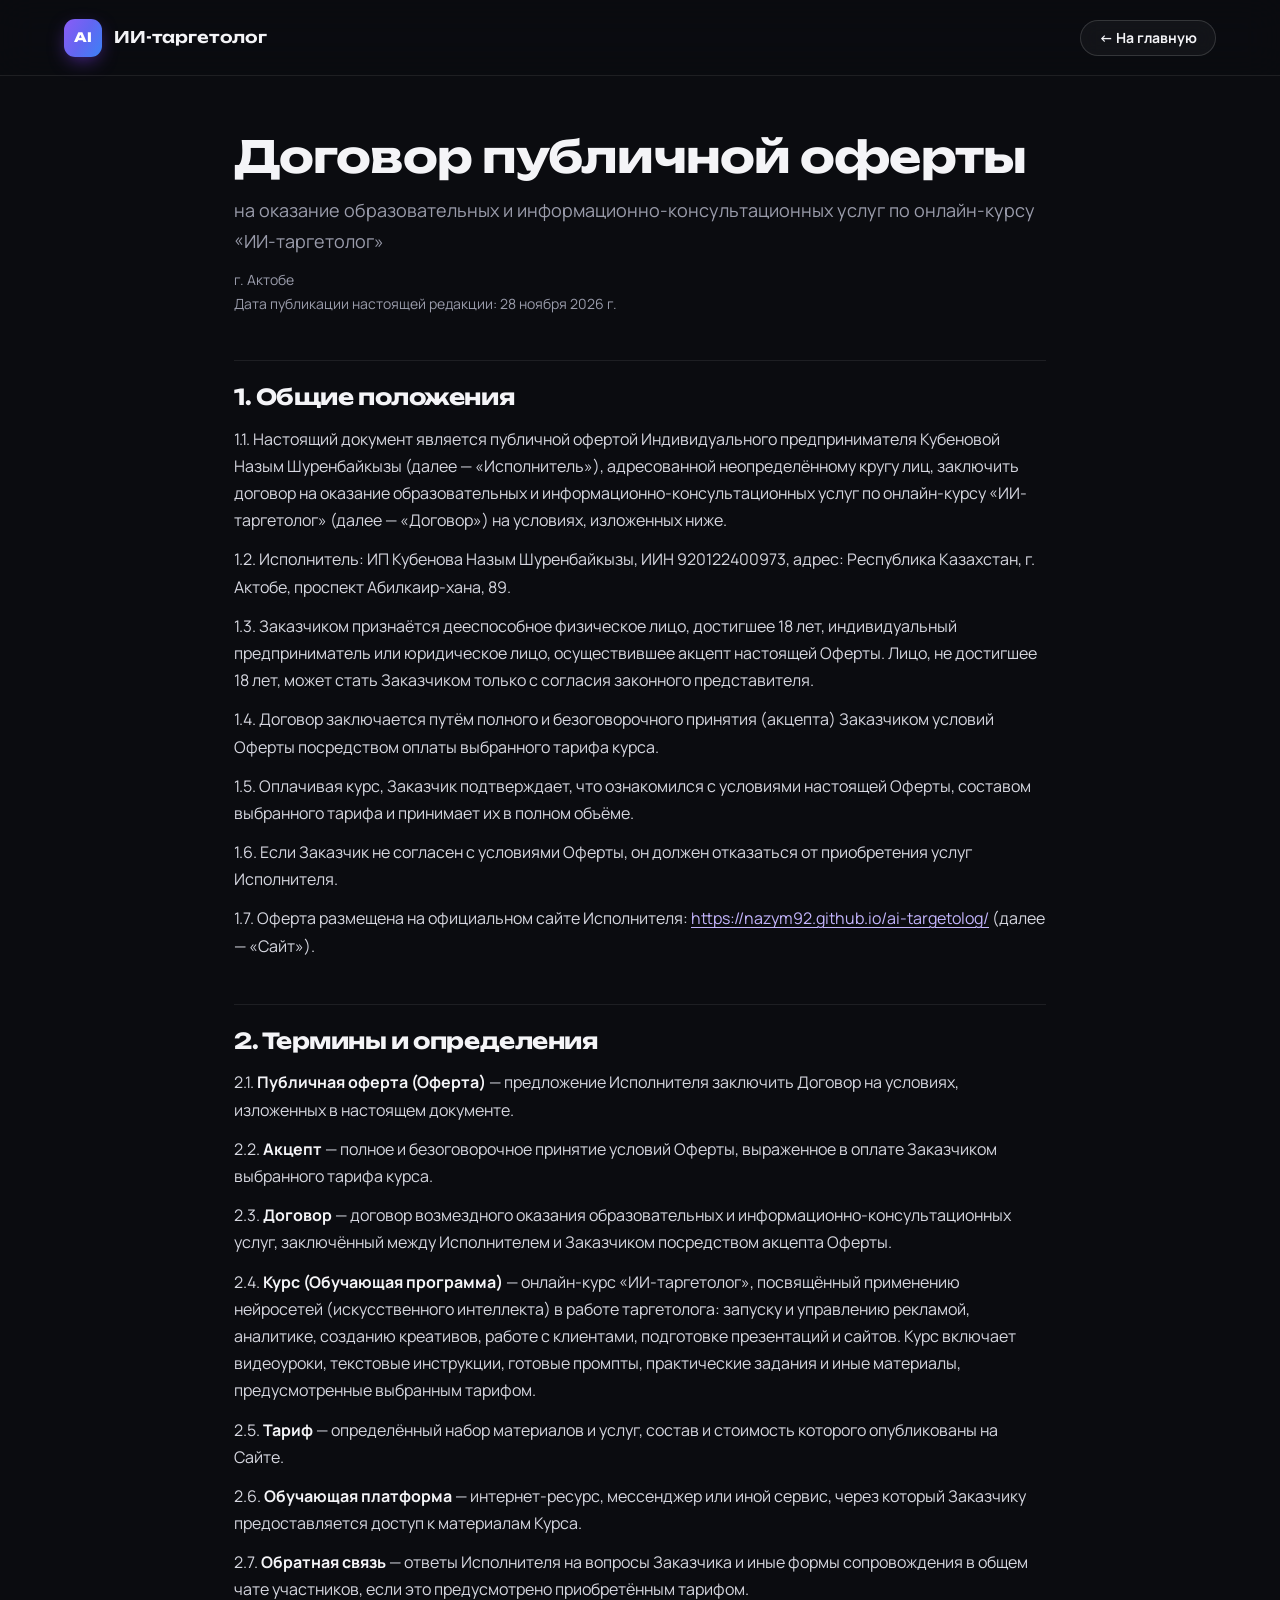
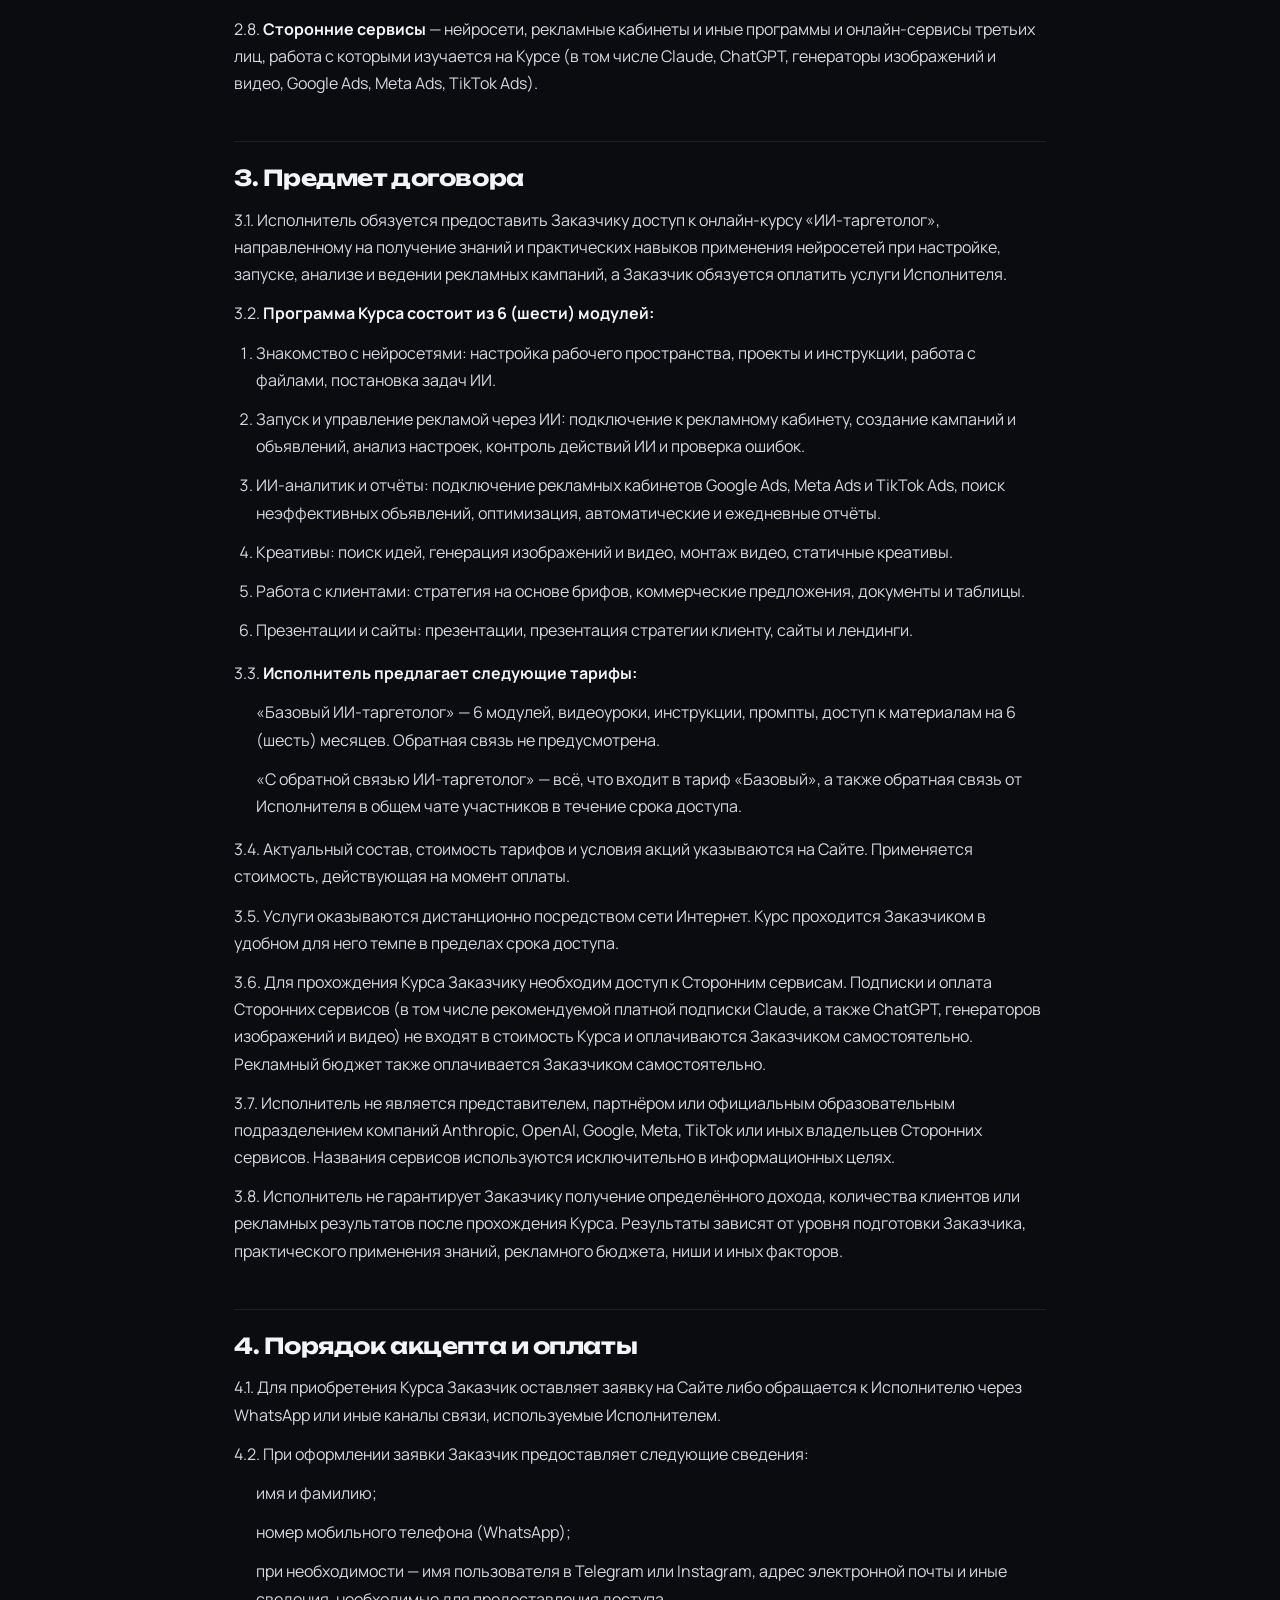
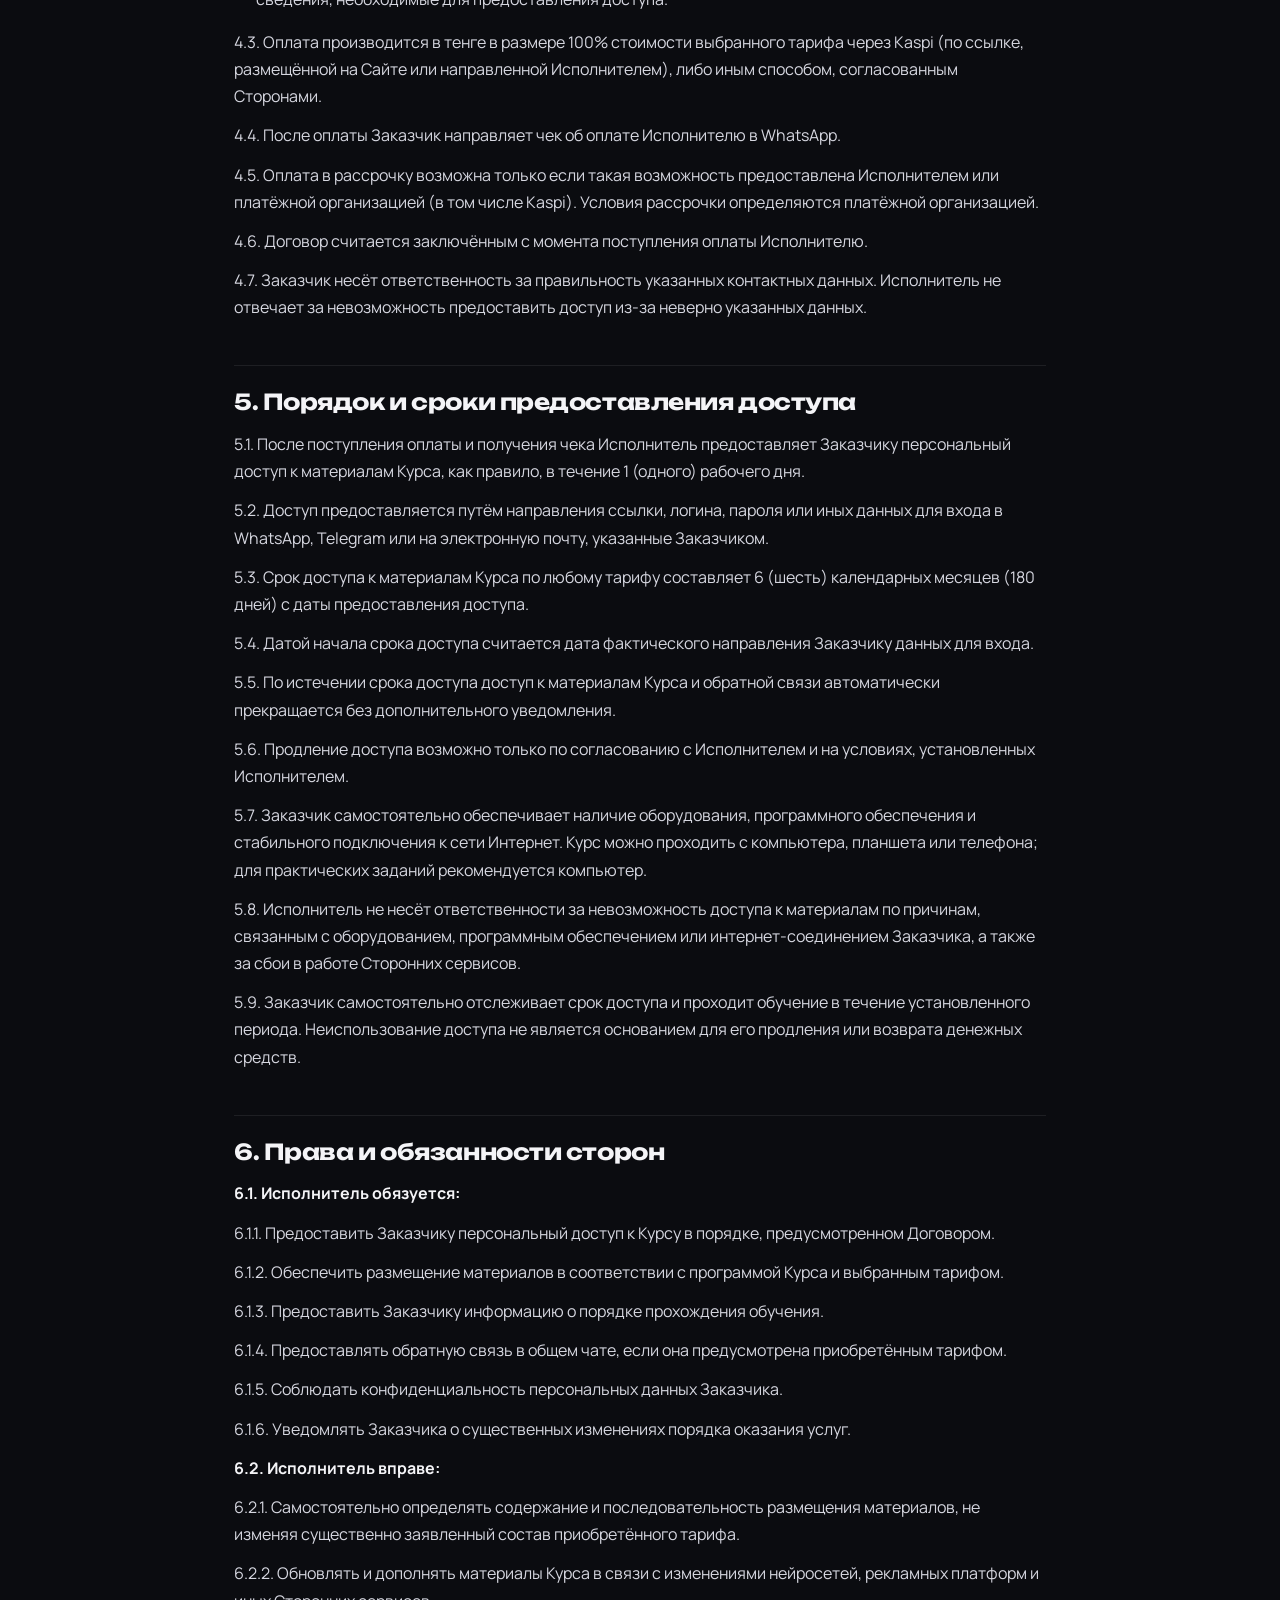
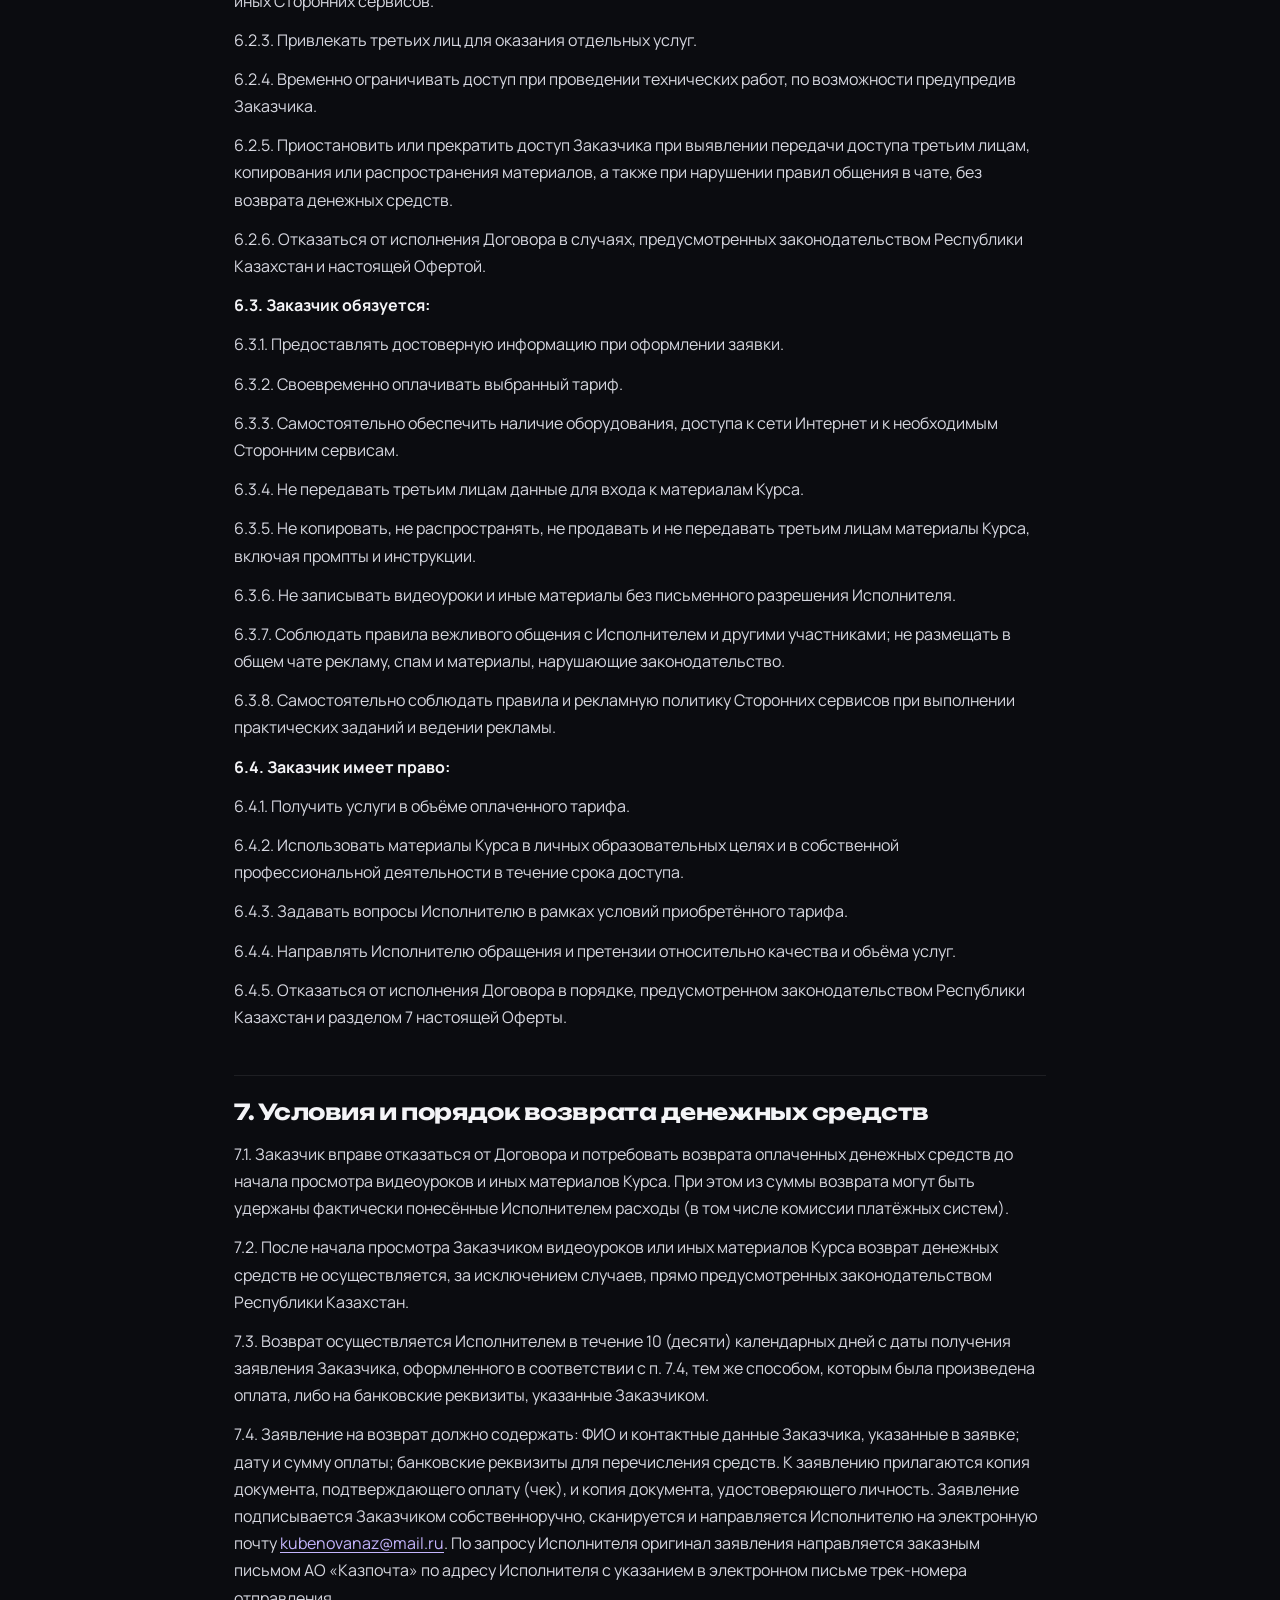
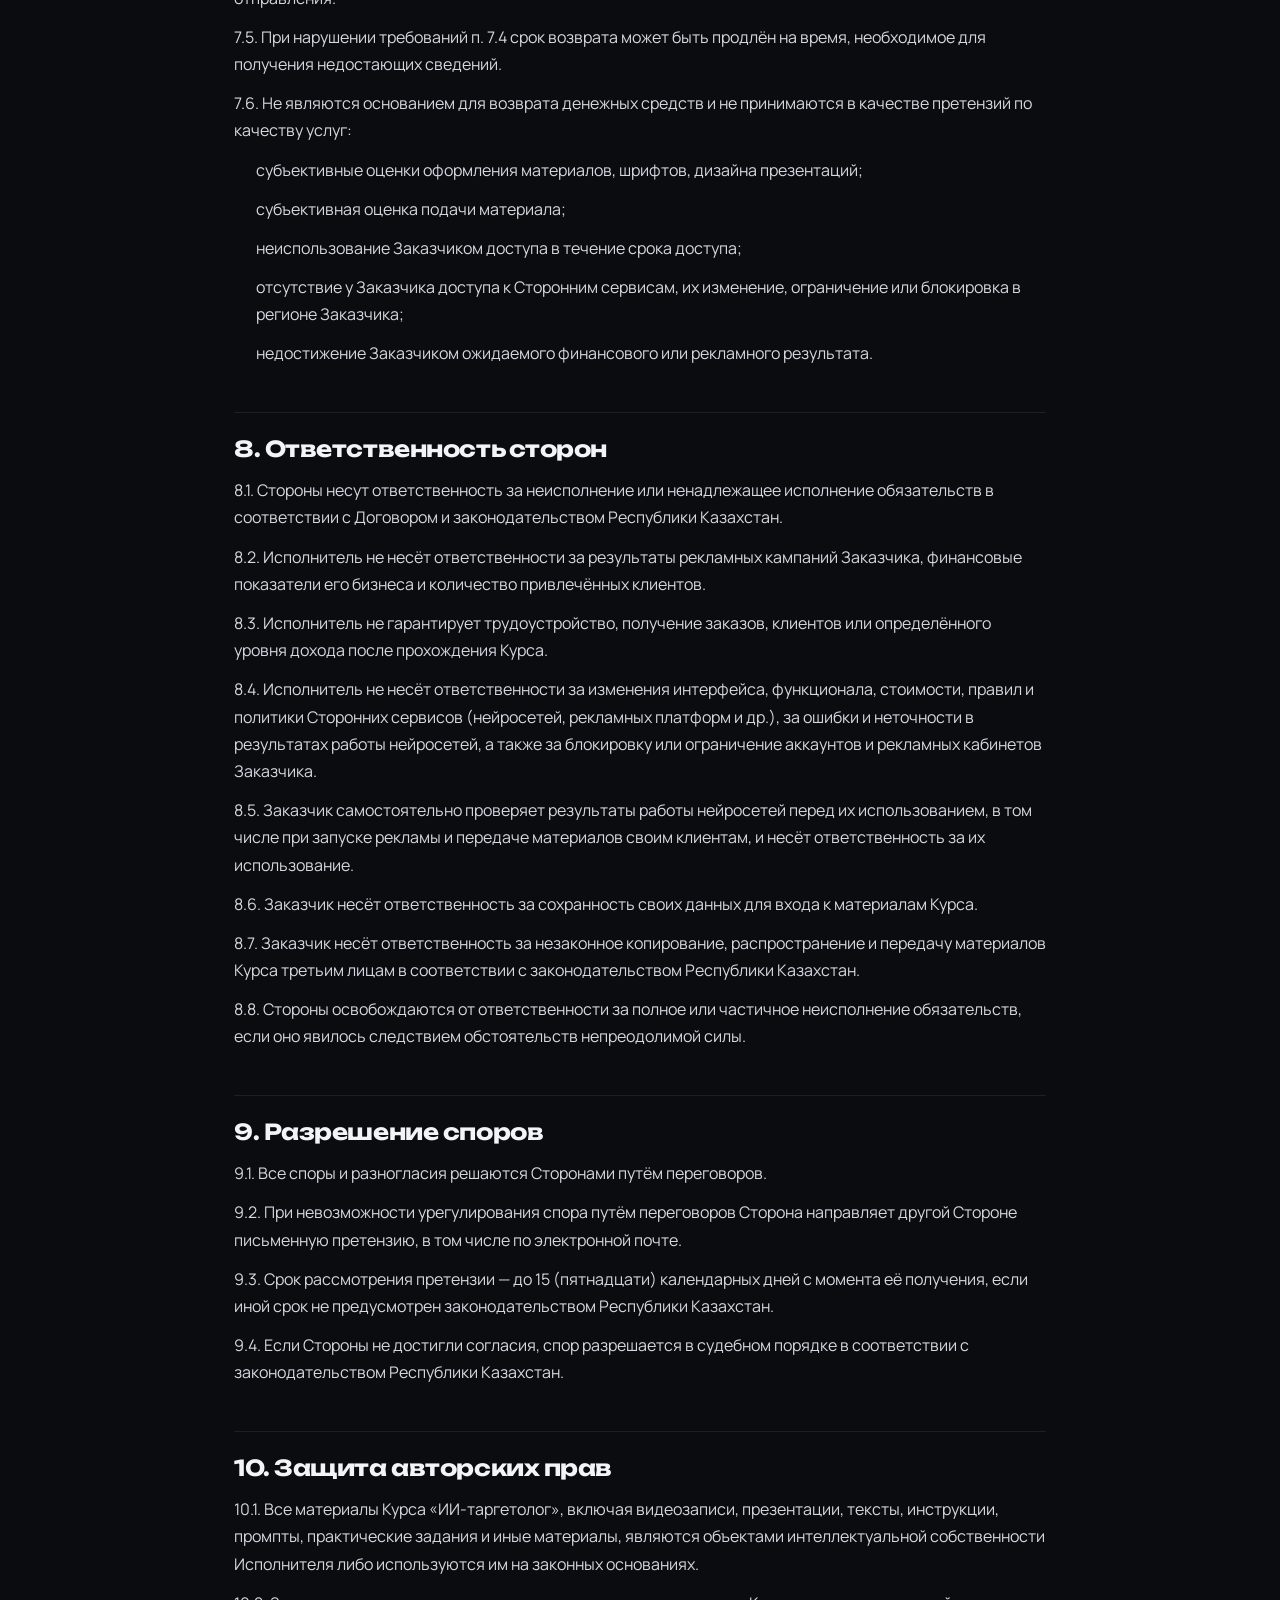
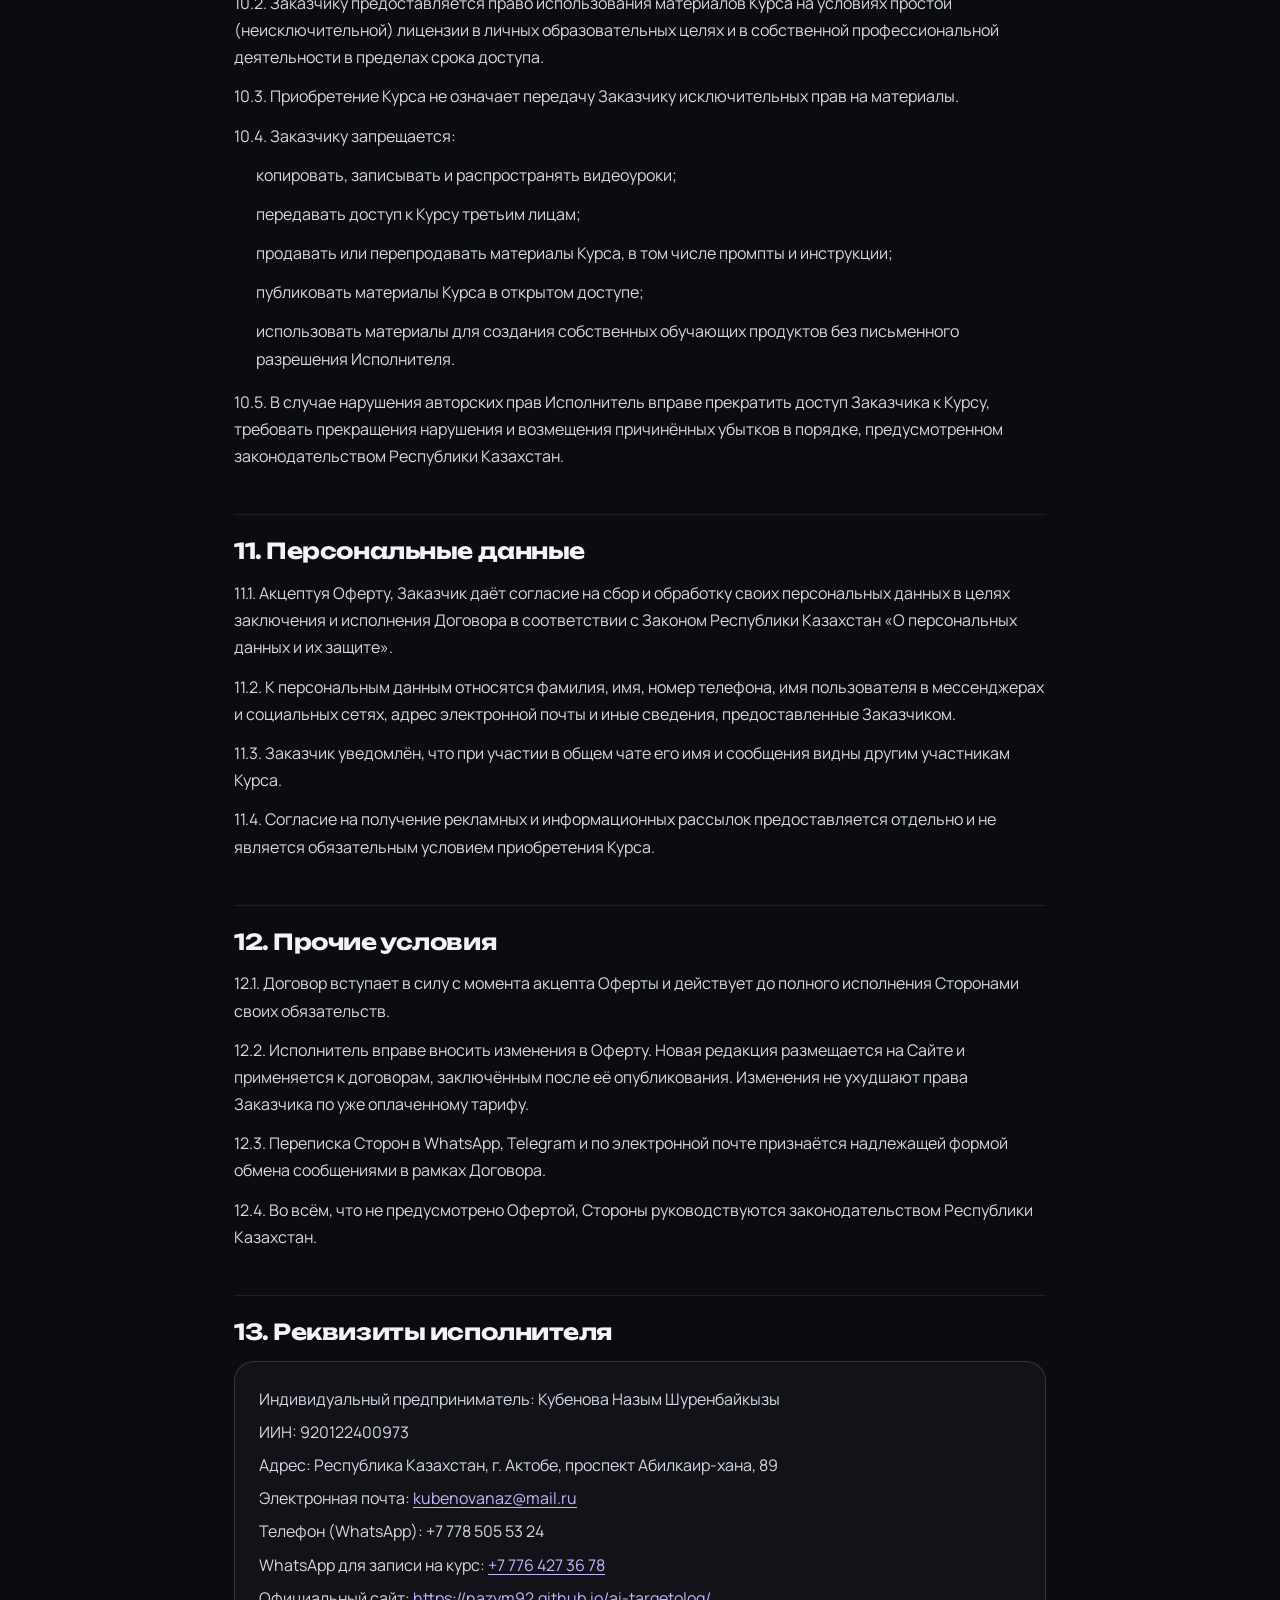
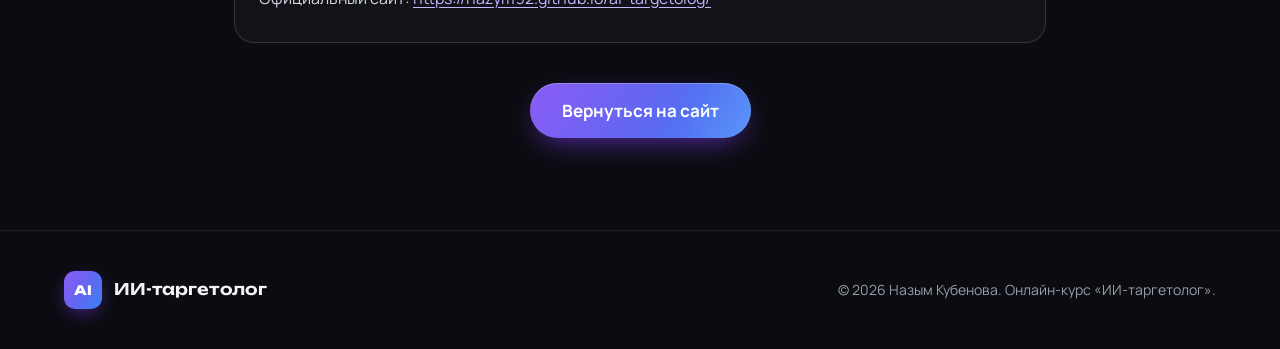
==== oferta.html @ 8c289865 "Договор публичной оферты и подписи у кнопок оплаты Co-Authored-By: Claude Opus 5.5 <noreply@anthropi" ====
<!DOCTYPE html>
<html lang="ru">
<head>
  <meta charset="UTF-8">
  <meta name="viewport" content="width=device-width, initial-scale=1, viewport-fit=cover">
  <title>Договор публичной оферты — онлайн-курс «ИИ-таргетолог»</title>
  <meta name="description" content="Договор публичной оферты на оказание образовательных и информационно-консультационных услуг по онлайн-курсу «ИИ-таргетолог».">
  <meta name="robots" content="index, follow">
  <meta name="theme-color" content="#0b0c10">
  <link rel="canonical" href="https://nazym92.github.io/ai-targetolog/oferta.html">
  <link rel="icon" href="images/favicon.svg" type="image/svg+xml">
  <link rel="preconnect" href="https://fonts.googleapis.com">
  <link rel="preconnect" href="https://fonts.gstatic.com" crossorigin>
  <link href="https://fonts.googleapis.com/css2?family=Manrope:wght@400;500;600;700;800&family=Unbounded:wght@500;600;700;800&display=swap" rel="stylesheet">
  <link rel="stylesheet" href="css/styles.css?v=28">
</head>
<body class="doc-page">

  <header class="header is-scrolled">
    <div class="container header__inner">
      <a href="./" class="logo">
        <span class="logo__mark">AI</span>
        <span class="logo__text">ИИ-таргетолог</span>
      </a>
      <a href="./" class="btn btn--ghost doc__back">← На главную</a>
    </div>
  </header>

  <!-- Текст договора. Чтобы поменять условия, правьте текст ниже. -->
  <main class="doc container container--narrow">
    <h1>Договор публичной оферты</h1>
    <p class="doc__subtitle">на оказание образовательных и информационно-консультационных услуг по онлайн-курсу «ИИ-таргетолог»</p>
    <p class="doc__meta">г. Актобе<br>Дата публикации настоящей редакции: 28 ноября 2026 г.</p>

    <h2>1. Общие положения</h2>
    <p>1.1. Настоящий документ является публичной офертой Индивидуального предпринимателя Кубеновой Назым Шуренбайкызы (далее — «Исполнитель»), адресованной неопределённому кругу лиц, заключить договор на оказание образовательных и информационно-консультационных услуг по онлайн-курсу «ИИ-таргетолог» (далее — «Договор») на условиях, изложенных ниже.</p>
    <p>1.2. Исполнитель: ИП Кубенова Назым Шуренбайкызы, ИИН 920122400973, адрес: Республика Казахстан, г. Актобе, проспект Абилкаир-хана, 89.</p>
    <p>1.3. Заказчиком признаётся дееспособное физическое лицо, достигшее 18 лет, индивидуальный предприниматель или юридическое лицо, осуществившее акцепт настоящей Оферты. Лицо, не достигшее 18 лет, может стать Заказчиком только с согласия законного представителя.</p>
    <p>1.4. Договор заключается путём полного и безоговорочного принятия (акцепта) Заказчиком условий Оферты посредством оплаты выбранного тарифа курса.</p>
    <p>1.5. Оплачивая курс, Заказчик подтверждает, что ознакомился с условиями настоящей Оферты, составом выбранного тарифа и принимает их в полном объёме.</p>
    <p>1.6. Если Заказчик не согласен с условиями Оферты, он должен отказаться от приобретения услуг Исполнителя.</p>
    <p>1.7. Оферта размещена на официальном сайте Исполнителя: <a href="https://nazym92.github.io/ai-targetolog/">https://nazym92.github.io/ai-targetolog/</a> (далее — «Сайт»).</p>

    <h2>2. Термины и определения</h2>
    <p>2.1. <strong>Публичная оферта (Оферта)</strong> — предложение Исполнителя заключить Договор на условиях, изложенных в настоящем документе.</p>
    <p>2.2. <strong>Акцепт</strong> — полное и безоговорочное принятие условий Оферты, выраженное в оплате Заказчиком выбранного тарифа курса.</p>
    <p>2.3. <strong>Договор</strong> — договор возмездного оказания образовательных и информационно-консультационных услуг, заключённый между Исполнителем и Заказчиком посредством акцепта Оферты.</p>
    <p>2.4. <strong>Курс (Обучающая программа)</strong> — онлайн-курс «ИИ-таргетолог», посвящённый применению нейросетей (искусственного интеллекта) в работе таргетолога: запуску и управлению рекламой, аналитике, созданию креативов, работе с клиентами, подготовке презентаций и сайтов. Курс включает видеоуроки, текстовые инструкции, готовые промпты, практические задания и иные материалы, предусмотренные выбранным тарифом.</p>
    <p>2.5. <strong>Тариф</strong> — определённый набор материалов и услуг, состав и стоимость которого опубликованы на Сайте.</p>
    <p>2.6. <strong>Обучающая платформа</strong> — интернет-ресурс, мессенджер или иной сервис, через который Заказчику предоставляется доступ к материалам Курса.</p>
    <p>2.7. <strong>Обратная связь</strong> — ответы Исполнителя на вопросы Заказчика и иные формы сопровождения в общем чате участников, если это предусмотрено приобретённым тарифом.</p>
    <p>2.8. <strong>Сторонние сервисы</strong> — нейросети, рекламные кабинеты и иные программы и онлайн-сервисы третьих лиц, работа с которыми изучается на Курсе (в том числе Claude, ChatGPT, генераторы изображений и видео, Google Ads, Meta Ads, TikTok Ads).</p>

    <h2>3. Предмет договора</h2>
    <p>3.1. Исполнитель обязуется предоставить Заказчику доступ к онлайн-курсу «ИИ-таргетолог», направленному на получение знаний и практических навыков применения нейросетей при настройке, запуске, анализе и ведении рекламных кампаний, а Заказчик обязуется оплатить услуги Исполнителя.</p>
    <p>3.2. <strong>Программа Курса состоит из 6 (шести) модулей:</strong></p>
    <ol>
      <li>Знакомство с нейросетями: настройка рабочего пространства, проекты и инструкции, работа с файлами, постановка задач ИИ.</li>
      <li>Запуск и управление рекламой через ИИ: подключение к рекламному кабинету, создание кампаний и объявлений, анализ настроек, контроль действий ИИ и проверка ошибок.</li>
      <li>ИИ-аналитик и отчёты: подключение рекламных кабинетов Google Ads, Meta Ads и TikTok Ads, поиск неэффективных объявлений, оптимизация, автоматические и ежедневные отчёты.</li>
      <li>Креативы: поиск идей, генерация изображений и видео, монтаж видео, статичные креативы.</li>
      <li>Работа с клиентами: стратегия на основе брифов, коммерческие предложения, документы и таблицы.</li>
      <li>Презентации и сайты: презентации, презентация стратегии клиенту, сайты и лендинги.</li>
    </ol>
    <p>3.3. <strong>Исполнитель предлагает следующие тарифы:</strong></p>
    <ul>
      <li>«Базовый ИИ-таргетолог» — 6 модулей, видеоуроки, инструкции, промпты, доступ к материалам на 6 (шесть) месяцев. Обратная связь не предусмотрена.</li>
      <li>«С обратной связью ИИ-таргетолог» — всё, что входит в тариф «Базовый», а также обратная связь от Исполнителя в общем чате участников в течение срока доступа.</li>
    </ul>
    <p>3.4. Актуальный состав, стоимость тарифов и условия акций указываются на Сайте. Применяется стоимость, действующая на момент оплаты.</p>
    <p>3.5. Услуги оказываются дистанционно посредством сети Интернет. Курс проходится Заказчиком в удобном для него темпе в пределах срока доступа.</p>
    <p>3.6. Для прохождения Курса Заказчику необходим доступ к Сторонним сервисам. Подписки и оплата Сторонних сервисов (в том числе рекомендуемой платной подписки Claude, а также ChatGPT, генераторов изображений и видео) не входят в стоимость Курса и оплачиваются Заказчиком самостоятельно. Рекламный бюджет также оплачивается Заказчиком самостоятельно.</p>
    <p>3.7. Исполнитель не является представителем, партнёром или официальным образовательным подразделением компаний Anthropic, OpenAI, Google, Meta, TikTok или иных владельцев Сторонних сервисов. Названия сервисов используются исключительно в информационных целях.</p>
    <p>3.8. Исполнитель не гарантирует Заказчику получение определённого дохода, количества клиентов или рекламных результатов после прохождения Курса. Результаты зависят от уровня подготовки Заказчика, практического применения знаний, рекламного бюджета, ниши и иных факторов.</p>

    <h2>4. Порядок акцепта и оплаты</h2>
    <p>4.1. Для приобретения Курса Заказчик оставляет заявку на Сайте либо обращается к Исполнителю через WhatsApp или иные каналы связи, используемые Исполнителем.</p>
    <p>4.2. При оформлении заявки Заказчик предоставляет следующие сведения:</p>
    <ul>
      <li>имя и фамилию;</li>
      <li>номер мобильного телефона (WhatsApp);</li>
      <li>при необходимости — имя пользователя в Telegram или Instagram, адрес электронной почты и иные сведения, необходимые для предоставления доступа.</li>
    </ul>
    <p>4.3. Оплата производится в тенге в размере 100% стоимости выбранного тарифа через Kaspi (по ссылке, размещённой на Сайте или направленной Исполнителем), либо иным способом, согласованным Сторонами.</p>
    <p>4.4. После оплаты Заказчик направляет чек об оплате Исполнителю в WhatsApp.</p>
    <p>4.5. Оплата в рассрочку возможна только если такая возможность предоставлена Исполнителем или платёжной организацией (в том числе Kaspi). Условия рассрочки определяются платёжной организацией.</p>
    <p>4.6. Договор считается заключённым с момента поступления оплаты Исполнителю.</p>
    <p>4.7. Заказчик несёт ответственность за правильность указанных контактных данных. Исполнитель не отвечает за невозможность предоставить доступ из-за неверно указанных данных.</p>

    <h2>5. Порядок и сроки предоставления доступа</h2>
    <p>5.1. После поступления оплаты и получения чека Исполнитель предоставляет Заказчику персональный доступ к материалам Курса, как правило, в течение 1 (одного) рабочего дня.</p>
    <p>5.2. Доступ предоставляется путём направления ссылки, логина, пароля или иных данных для входа в WhatsApp, Telegram или на электронную почту, указанные Заказчиком.</p>
    <p>5.3. Срок доступа к материалам Курса по любому тарифу составляет 6 (шесть) календарных месяцев (180 дней) с даты предоставления доступа.</p>
    <p>5.4. Датой начала срока доступа считается дата фактического направления Заказчику данных для входа.</p>
    <p>5.5. По истечении срока доступа доступ к материалам Курса и обратной связи автоматически прекращается без дополнительного уведомления.</p>
    <p>5.6. Продление доступа возможно только по согласованию с Исполнителем и на условиях, установленных Исполнителем.</p>
    <p>5.7. Заказчик самостоятельно обеспечивает наличие оборудования, программного обеспечения и стабильного подключения к сети Интернет. Курс можно проходить с компьютера, планшета или телефона; для практических заданий рекомендуется компьютер.</p>
    <p>5.8. Исполнитель не несёт ответственности за невозможность доступа к материалам по причинам, связанным с оборудованием, программным обеспечением или интернет-соединением Заказчика, а также за сбои в работе Сторонних сервисов.</p>
    <p>5.9. Заказчик самостоятельно отслеживает срок доступа и проходит обучение в течение установленного периода. Неиспользование доступа не является основанием для его продления или возврата денежных средств.</p>

    <h2>6. Права и обязанности сторон</h2>
    <p><strong>6.1. Исполнитель обязуется:</strong></p>
    <p>6.1.1. Предоставить Заказчику персональный доступ к Курсу в порядке, предусмотренном Договором.</p>
    <p>6.1.2. Обеспечить размещение материалов в соответствии с программой Курса и выбранным тарифом.</p>
    <p>6.1.3. Предоставить Заказчику информацию о порядке прохождения обучения.</p>
    <p>6.1.4. Предоставлять обратную связь в общем чате, если она предусмотрена приобретённым тарифом.</p>
    <p>6.1.5. Соблюдать конфиденциальность персональных данных Заказчика.</p>
    <p>6.1.6. Уведомлять Заказчика о существенных изменениях порядка оказания услуг.</p>
    <p><strong>6.2. Исполнитель вправе:</strong></p>
    <p>6.2.1. Самостоятельно определять содержание и последовательность размещения материалов, не изменяя существенно заявленный состав приобретённого тарифа.</p>
    <p>6.2.2. Обновлять и дополнять материалы Курса в связи с изменениями нейросетей, рекламных платформ и иных Сторонних сервисов.</p>
    <p>6.2.3. Привлекать третьих лиц для оказания отдельных услуг.</p>
    <p>6.2.4. Временно ограничивать доступ при проведении технических работ, по возможности предупредив Заказчика.</p>
    <p>6.2.5. Приостановить или прекратить доступ Заказчика при выявлении передачи доступа третьим лицам, копирования или распространения материалов, а также при нарушении правил общения в чате, без возврата денежных средств.</p>
    <p>6.2.6. Отказаться от исполнения Договора в случаях, предусмотренных законодательством Республики Казахстан и настоящей Офертой.</p>
    <p><strong>6.3. Заказчик обязуется:</strong></p>
    <p>6.3.1. Предоставлять достоверную информацию при оформлении заявки.</p>
    <p>6.3.2. Своевременно оплачивать выбранный тариф.</p>
    <p>6.3.3. Самостоятельно обеспечить наличие оборудования, доступа к сети Интернет и к необходимым Сторонним сервисам.</p>
    <p>6.3.4. Не передавать третьим лицам данные для входа к материалам Курса.</p>
    <p>6.3.5. Не копировать, не распространять, не продавать и не передавать третьим лицам материалы Курса, включая промпты и инструкции.</p>
    <p>6.3.6. Не записывать видеоуроки и иные материалы без письменного разрешения Исполнителя.</p>
    <p>6.3.7. Соблюдать правила вежливого общения с Исполнителем и другими участниками; не размещать в общем чате рекламу, спам и материалы, нарушающие законодательство.</p>
    <p>6.3.8. Самостоятельно соблюдать правила и рекламную политику Сторонних сервисов при выполнении практических заданий и ведении рекламы.</p>
    <p><strong>6.4. Заказчик имеет право:</strong></p>
    <p>6.4.1. Получить услуги в объёме оплаченного тарифа.</p>
    <p>6.4.2. Использовать материалы Курса в личных образовательных целях и в собственной профессиональной деятельности в течение срока доступа.</p>
    <p>6.4.3. Задавать вопросы Исполнителю в рамках условий приобретённого тарифа.</p>
    <p>6.4.4. Направлять Исполнителю обращения и претензии относительно качества и объёма услуг.</p>
    <p>6.4.5. Отказаться от исполнения Договора в порядке, предусмотренном законодательством Республики Казахстан и разделом 7 настоящей Оферты.</p>

    <h2>7. Условия и порядок возврата денежных средств</h2>
    <p>7.1. Заказчик вправе отказаться от Договора и потребовать возврата оплаченных денежных средств до начала просмотра видеоуроков и иных материалов Курса. При этом из суммы возврата могут быть удержаны фактически понесённые Исполнителем расходы (в том числе комиссии платёжных систем).</p>
    <p>7.2. После начала просмотра Заказчиком видеоуроков или иных материалов Курса возврат денежных средств не осуществляется, за исключением случаев, прямо предусмотренных законодательством Республики Казахстан.</p>
    <p>7.3. Возврат осуществляется Исполнителем в течение 10 (десяти) календарных дней с даты получения заявления Заказчика, оформленного в соответствии с п. 7.4, тем же способом, которым была произведена оплата, либо на банковские реквизиты, указанные Заказчиком.</p>
    <p>7.4. Заявление на возврат должно содержать: ФИО и контактные данные Заказчика, указанные в заявке; дату и сумму оплаты; банковские реквизиты для перечисления средств. К заявлению прилагаются копия документа, подтверждающего оплату (чек), и копия документа, удостоверяющего личность. Заявление подписывается Заказчиком собственноручно, сканируется и направляется Исполнителю на электронную почту <a href="mailto:kubenovanaz@mail.ru">kubenovanaz@mail.ru</a>. По запросу Исполнителя оригинал заявления направляется заказным письмом АО «Казпочта» по адресу Исполнителя с указанием в электронном письме трек-номера отправления.</p>
    <p>7.5. При нарушении требований п. 7.4 срок возврата может быть продлён на время, необходимое для получения недостающих сведений.</p>
    <p>7.6. Не являются основанием для возврата денежных средств и не принимаются в качестве претензий по качеству услуг:</p>
    <ul>
      <li>субъективные оценки оформления материалов, шрифтов, дизайна презентаций;</li>
      <li>субъективная оценка подачи материала;</li>
      <li>неиспользование Заказчиком доступа в течение срока доступа;</li>
      <li>отсутствие у Заказчика доступа к Сторонним сервисам, их изменение, ограничение или блокировка в регионе Заказчика;</li>
      <li>недостижение Заказчиком ожидаемого финансового или рекламного результата.</li>
    </ul>

    <h2>8. Ответственность сторон</h2>
    <p>8.1. Стороны несут ответственность за неисполнение или ненадлежащее исполнение обязательств в соответствии с Договором и законодательством Республики Казахстан.</p>
    <p>8.2. Исполнитель не несёт ответственности за результаты рекламных кампаний Заказчика, финансовые показатели его бизнеса и количество привлечённых клиентов.</p>
    <p>8.3. Исполнитель не гарантирует трудоустройство, получение заказов, клиентов или определённого уровня дохода после прохождения Курса.</p>
    <p>8.4. Исполнитель не несёт ответственности за изменения интерфейса, функционала, стоимости, правил и политики Сторонних сервисов (нейросетей, рекламных платформ и др.), за ошибки и неточности в результатах работы нейросетей, а также за блокировку или ограничение аккаунтов и рекламных кабинетов Заказчика.</p>
    <p>8.5. Заказчик самостоятельно проверяет результаты работы нейросетей перед их использованием, в том числе при запуске рекламы и передаче материалов своим клиентам, и несёт ответственность за их использование.</p>
    <p>8.6. Заказчик несёт ответственность за сохранность своих данных для входа к материалам Курса.</p>
    <p>8.7. Заказчик несёт ответственность за незаконное копирование, распространение и передачу материалов Курса третьим лицам в соответствии с законодательством Республики Казахстан.</p>
    <p>8.8. Стороны освобождаются от ответственности за полное или частичное неисполнение обязательств, если оно явилось следствием обстоятельств непреодолимой силы.</p>

    <h2>9. Разрешение споров</h2>
    <p>9.1. Все споры и разногласия решаются Сторонами путём переговоров.</p>
    <p>9.2. При невозможности урегулирования спора путём переговоров Сторона направляет другой Стороне письменную претензию, в том числе по электронной почте.</p>
    <p>9.3. Срок рассмотрения претензии — до 15 (пятнадцати) календарных дней с момента её получения, если иной срок не предусмотрен законодательством Республики Казахстан.</p>
    <p>9.4. Если Стороны не достигли согласия, спор разрешается в судебном порядке в соответствии с законодательством Республики Казахстан.</p>

    <h2>10. Защита авторских прав</h2>
    <p>10.1. Все материалы Курса «ИИ-таргетолог», включая видеозаписи, презентации, тексты, инструкции, промпты, практические задания и иные материалы, являются объектами интеллектуальной собственности Исполнителя либо используются им на законных основаниях.</p>
    <p>10.2. Заказчику предоставляется право использования материалов Курса на условиях простой (неисключительной) лицензии в личных образовательных целях и в собственной профессиональной деятельности в пределах срока доступа.</p>
    <p>10.3. Приобретение Курса не означает передачу Заказчику исключительных прав на материалы.</p>
    <p>10.4. Заказчику запрещается:</p>
    <ul>
      <li>копировать, записывать и распространять видеоуроки;</li>
      <li>передавать доступ к Курсу третьим лицам;</li>
      <li>продавать или перепродавать материалы Курса, в том числе промпты и инструкции;</li>
      <li>публиковать материалы Курса в открытом доступе;</li>
      <li>использовать материалы для создания собственных обучающих продуктов без письменного разрешения Исполнителя.</li>
    </ul>
    <p>10.5. В случае нарушения авторских прав Исполнитель вправе прекратить доступ Заказчика к Курсу, требовать прекращения нарушения и возмещения причинённых убытков в порядке, предусмотренном законодательством Республики Казахстан.</p>

    <h2>11. Персональные данные</h2>
    <p>11.1. Акцептуя Оферту, Заказчик даёт согласие на сбор и обработку своих персональных данных в целях заключения и исполнения Договора в соответствии с Законом Республики Казахстан «О персональных данных и их защите».</p>
    <p>11.2. К персональным данным относятся фамилия, имя, номер телефона, имя пользователя в мессенджерах и социальных сетях, адрес электронной почты и иные сведения, предоставленные Заказчиком.</p>
    <p>11.3. Заказчик уведомлён, что при участии в общем чате его имя и сообщения видны другим участникам Курса.</p>
    <p>11.4. Согласие на получение рекламных и информационных рассылок предоставляется отдельно и не является обязательным условием приобретения Курса.</p>

    <h2>12. Прочие условия</h2>
    <p>12.1. Договор вступает в силу с момента акцепта Оферты и действует до полного исполнения Сторонами своих обязательств.</p>
    <p>12.2. Исполнитель вправе вносить изменения в Оферту. Новая редакция размещается на Сайте и применяется к договорам, заключённым после её опубликования. Изменения не ухудшают права Заказчика по уже оплаченному тарифу.</p>
    <p>12.3. Переписка Сторон в WhatsApp, Telegram и по электронной почте признаётся надлежащей формой обмена сообщениями в рамках Договора.</p>
    <p>12.4. Во всём, что не предусмотрено Офертой, Стороны руководствуются законодательством Республики Казахстан.</p>

    <h2>13. Реквизиты исполнителя</h2>
    <div class="doc__card">
      <p>Индивидуальный предприниматель: Кубенова Назым Шуренбайкызы</p>
      <p>ИИН: 920122400973</p>
      <p>Адрес: Республика Казахстан, г. Актобе, проспект Абилкаир-хана, 89</p>
      <p>Электронная почта: <a href="mailto:kubenovanaz@mail.ru">kubenovanaz@mail.ru</a></p>
      <p>Телефон (WhatsApp): +7 778 505 53 24</p>
      <p>WhatsApp для записи на курс: <a href="https://wa.me/77764273678">+7 776 427 36 78</a></p>
      <p>Официальный сайт: <a href="https://nazym92.github.io/ai-targetolog/">https://nazym92.github.io/ai-targetolog/</a></p>
    </div>

    <p class="doc__back-bottom"><a href="./" class="btn btn--primary btn--lg">Вернуться на сайт</a></p>
  </main>

  <footer class="footer">
    <div class="container footer__inner">
      <a href="./" class="logo">
        <span class="logo__mark">AI</span>
        <span class="logo__text">ИИ-таргетолог</span>
      </a>
      <p class="footer__copy">© 2026 Назым Кубенова. Онлайн-курс «ИИ-таргетолог».</p>
    </div>
  </footer>
</body>
</html>
---- css/styles.css ----
/* =========================================================
   ИИ-таргетолог — стили
   Основные цвета меняются в блоке :root ниже.
   ========================================================= */

:root {
  /* Цвета */
  --bg: #0b0c10;          /* основной графитовый фон */
  --bg-2: #111318;        /* фон карточек */
  --bg-3: #171a21;
  --line: rgba(255, 255, 255, 0.08);
  --line-2: rgba(255, 255, 255, 0.14);
  --text: #f4f4f7;
  --muted: #9a9cab;
  --violet: #8b5cf6;
  --violet-2: #a78bfa;
  --blue: #3b82f6;
  --cyan: #22d3ee;
  --grad: linear-gradient(120deg, #a78bfa 0%, #8b5cf6 35%, #3b82f6 75%, #22d3ee 100%);
  --grad-btn: linear-gradient(120deg, #8b5cf6 0%, #6366f1 50%, #3b82f6 100%);

  /* Шрифты */
  --font-head: "Unbounded", "Manrope", system-ui, sans-serif;
  --font-body: "Manrope", system-ui, -apple-system, "Segoe UI", sans-serif;

  /* Прочее */
  --radius: 24px;
  --radius-sm: 14px;
  --container: 1200px;
  --ease: cubic-bezier(0.22, 1, 0.36, 1);
  --header-h: 76px;
}

*,
*::before,
*::after { box-sizing: border-box; }

html { scroll-behavior: smooth; scroll-padding-top: calc(var(--header-h) + 12px); -webkit-text-size-adjust: 100%; }

body {
  margin: 0;
  background: var(--bg);
  color: var(--text);
  font-family: var(--font-body);
  font-size: 17px;
  line-height: 1.6;
  -webkit-font-smoothing: antialiased;
  overflow-x: hidden;
}

img { max-width: 100%; display: block; }
a { color: inherit; text-decoration: none; }
button { font: inherit; color: inherit; background: none; border: 0; cursor: pointer; }
ul { margin: 0; padding: 0; list-style: none; }
h1, h2, h3 { margin: 0; font-family: var(--font-head); font-weight: 700; line-height: 1.12; letter-spacing: -0.02em; }
p { margin: 0; }

:focus-visible { outline: 2px solid var(--violet-2); outline-offset: 3px; border-radius: 8px; }

.container { width: 100%; max-width: var(--container); margin: 0 auto; padding: 0 24px; }
.container--narrow { max-width: 860px; }

.gradient-text {
  background: var(--grad);
  -webkit-background-clip: text;
  background-clip: text;
  color: transparent;
}

/* ---------- Фон ---------- */
.bg { position: fixed; inset: 0; z-index: -1; pointer-events: none; overflow: hidden; }
.bg__grid {
  position: absolute; inset: 0;
  background-image:
    linear-gradient(rgba(255,255,255,0.035) 1px, transparent 1px),
    linear-gradient(90deg, rgba(255,255,255,0.035) 1px, transparent 1px);
  background-size: 64px 64px;
  mask-image: radial-gradient(ellipse 80% 60% at 50% 0%, #000 30%, transparent 75%);
  -webkit-mask-image: radial-gradient(ellipse 80% 60% at 50% 0%, #000 30%, transparent 75%);
}
.bg__orb { position: absolute; border-radius: 50%; filter: blur(110px); opacity: 0.5; animation: float 18s ease-in-out infinite; }
.bg__orb--1 { width: 560px; height: 560px; background: #6d28d9; top: -180px; left: -120px; }
.bg__orb--2 { width: 520px; height: 520px; background: #1d4ed8; top: 10%; right: -180px; animation-delay: -6s; opacity: 0.4; }
.bg__orb--3 { width: 420px; height: 420px; background: #7c3aed; bottom: -200px; left: 40%; animation-delay: -12s; opacity: 0.25; }

@keyframes float {
  0%, 100% { transform: translate(0, 0) scale(1); }
  33% { transform: translate(40px, 60px) scale(1.08); }
  66% { transform: translate(-50px, 20px) scale(0.95); }
}

/* ---------- Кнопки ---------- */
.btn {
  position: relative;
  display: inline-flex; align-items: center; justify-content: center; gap: 10px;
  padding: 14px 24px;
  border-radius: 999px;
  font-weight: 700; font-size: 16px; line-height: 1;
  white-space: nowrap;
  transition: transform .3s var(--ease), box-shadow .3s var(--ease), background .3s, border-color .3s;
  isolation: isolate;
}
.btn--sm { padding: 11px 20px; font-size: 14px; }
.btn--lg { padding: 19px 32px; font-size: 17px; }
.btn--block { width: 100%; }

.btn--primary {
  background: var(--grad-btn);
  color: #fff;
  box-shadow: 0 10px 30px -10px rgba(124, 58, 237, .8), inset 0 1px 0 rgba(255,255,255,.25);
}
.btn--primary::after {
  content: ""; position: absolute; inset: 0; border-radius: inherit; z-index: -1;
  background: linear-gradient(120deg, transparent 20%, rgba(255,255,255,.35) 50%, transparent 80%);
  background-size: 250% 100%; background-position: 150% 0;
  transition: background-position .8s var(--ease);
}
.btn--primary:hover { transform: translateY(-2px); box-shadow: 0 18px 40px -12px rgba(124, 58, 237, .95), inset 0 1px 0 rgba(255,255,255,.25); }
.btn--primary:hover::after { background-position: -50% 0; }
.btn--primary svg { transition: transform .3s var(--ease); }
.btn--primary:hover svg { transform: translateX(4px); }

.btn--ghost {
  background: rgba(255,255,255,0.04);
  border: 1px solid var(--line-2);
  backdrop-filter: blur(10px);
  -webkit-backdrop-filter: blur(10px);
}
.btn--ghost:hover { background: rgba(255,255,255,0.08); border-color: rgba(167,139,250,.5); transform: translateY(-2px); }

/* ---------- Шапка ---------- */
.header {
  position: fixed; top: 0; left: 0; right: 0; z-index: 50;
  height: var(--header-h);
  transition: background .3s, border-color .3s, backdrop-filter .3s;
  border-bottom: 1px solid transparent;
}
/* Размытие вынесено в псевдоэлемент, чтобы мобильное меню (position: fixed) занимало весь экран */
.header::before {
  content: ""; position: absolute; inset: 0; z-index: -1;
  background: rgba(11, 12, 16, 0.72);
  backdrop-filter: blur(18px) saturate(140%);
  -webkit-backdrop-filter: blur(18px) saturate(140%);
  opacity: 0; transition: opacity .3s;
}
.header.is-scrolled::before { opacity: 1; }
.header.is-scrolled { border-bottom-color: var(--line); }
.header__inner { height: 100%; display: flex; align-items: center; justify-content: space-between; gap: 24px; }

.logo { display: inline-flex; align-items: center; gap: 12px; font-weight: 800; }
.logo__mark {
  display: grid; place-items: center;
  width: 38px; height: 38px; border-radius: 11px;
  background: var(--grad-btn);
  font-family: var(--font-head); font-size: 13px; color: #fff;
  box-shadow: 0 6px 20px -6px rgba(124,58,237,.8);
}
.logo__text { font-family: var(--font-head); font-size: 16px; font-weight: 600; letter-spacing: -0.01em; }

.nav { display: flex; align-items: center; gap: 28px; }
.nav__link { font-size: 15px; font-weight: 600; color: var(--muted); transition: color .2s; position: relative; }
.nav__link::after {
  content: ""; position: absolute; left: 0; right: 0; bottom: -6px; height: 2px; border-radius: 2px;
  background: var(--grad); transform: scaleX(0); transform-origin: left; transition: transform .3s var(--ease);
}
.nav__link:hover { color: var(--text); }
.nav__link:hover::after { transform: scaleX(1); }

.burger { display: none; width: 44px; height: 44px; border-radius: 12px; border: 1px solid var(--line-2); position: relative; }
.burger span { position: absolute; left: 12px; right: 12px; height: 2px; background: var(--text); border-radius: 2px; transition: transform .3s var(--ease), top .3s var(--ease); }
.burger span:first-child { top: 17px; }
.burger span:last-child { top: 25px; }
.burger[aria-expanded="true"] span:first-child { top: 21px; transform: rotate(45deg); }
.burger[aria-expanded="true"] span:last-child { top: 21px; transform: rotate(-45deg); }

/* ---------- Hero ---------- */
.hero {
  position: relative;
  min-height: 100vh; min-height: 100svh;
  display: flex; align-items: center;
  padding: calc(var(--header-h) + 48px) 0 96px;
}
.hero__inner { display: grid; grid-template-columns: 1.1fr 0.9fr; gap: 64px; align-items: center; }

.badge {
  display: inline-flex; align-items: center; gap: 10px;
  padding: 8px 16px 8px 12px; border-radius: 999px;
  background: rgba(139, 92, 246, 0.1); border: 1px solid rgba(139, 92, 246, 0.3);
  font-size: 14px; font-weight: 600; color: #d4c8ff;
  margin-bottom: 28px;
}
.badge__dot { width: 8px; height: 8px; border-radius: 50%; background: var(--violet-2); box-shadow: 0 0 0 0 rgba(167,139,250,.7); animation: pulse 2s infinite; }
@keyframes pulse {
  0% { box-shadow: 0 0 0 0 rgba(167,139,250,.7); }
  70% { box-shadow: 0 0 0 10px rgba(167,139,250,0); }
  100% { box-shadow: 0 0 0 0 rgba(167,139,250,0); }
}

.hero__title { font-size: clamp(38px, 5.6vw, 76px); font-weight: 800; margin-bottom: 28px; }
.hero__subtitle { font-size: clamp(17px, 1.5vw, 20px); color: var(--muted); max-width: 600px; margin-bottom: 40px; }
.hero__actions { display: flex; flex-wrap: wrap; gap: 14px; margin-bottom: 48px; }

.hero__facts { display: flex; flex-wrap: wrap; gap: 12px 32px; color: var(--muted); font-size: 15px; }
.hero__facts li { display: flex; align-items: baseline; gap: 8px; }
.hero__facts li + li { position: relative; }
.hero__facts strong { font-family: var(--font-head); font-size: 22px; color: var(--text); font-weight: 700; }

/* Консоль */
.hero__visual { position: relative; }
.console {
  position: relative;
  border-radius: var(--radius);
  background: linear-gradient(180deg, rgba(23,26,33,.9), rgba(13,14,19,.9));
  border: 1px solid var(--line-2);
  box-shadow: 0 40px 100px -30px rgba(76, 29, 149, .6), 0 0 0 1px rgba(255,255,255,.02) inset;
  overflow: hidden;
  transform: perspective(1400px) rotateY(-8deg) rotateX(4deg);
  transition: transform .8s var(--ease);
}
.hero__visual:hover .console { transform: perspective(1400px) rotateY(-2deg) rotateX(1deg); }
.console::before {
  content: ""; position: absolute; inset: -1px; border-radius: inherit; padding: 1px;
  background: linear-gradient(140deg, rgba(167,139,250,.6), transparent 40%, transparent 60%, rgba(59,130,246,.6));
  -webkit-mask: linear-gradient(#000 0 0) content-box, linear-gradient(#000 0 0);
  -webkit-mask-composite: xor; mask-composite: exclude;
  pointer-events: none;
}
.console__bar { display: flex; align-items: center; gap: 8px; padding: 16px 20px; border-bottom: 1px solid var(--line); }
.console__bar span { width: 11px; height: 11px; border-radius: 50%; background: #2a2d36; }
.console__bar span:nth-child(1) { background: #ff5f57; }
.console__bar span:nth-child(2) { background: #febc2e; }
.console__bar span:nth-child(3) { background: #28c840; }
.console__bar em { margin-left: 10px; font-style: normal; font-size: 13px; color: var(--muted); }
.console__body { padding: 24px; display: flex; flex-direction: column; gap: 16px; }

.msg { padding: 14px 16px; border-radius: 16px; font-size: 14px; line-height: 1.5; max-width: 90%; }
.msg--user { align-self: flex-end; background: rgba(59, 130, 246, 0.14); border: 1px solid rgba(59,130,246,.25); border-bottom-right-radius: 4px; }
.msg--ai { align-self: flex-start; background: rgba(139, 92, 246, 0.1); border: 1px solid rgba(139,92,246,.22); border-bottom-left-radius: 4px; min-height: 72px; min-width: 70%; color: #e3dcff; }
.typing::after { content: "▍"; color: var(--violet-2); animation: blink 1s steps(1) infinite; margin-left: 2px; }
@keyframes blink { 50% { opacity: 0; } }

.chart { display: flex; align-items: flex-end; gap: 10px; height: 110px; padding: 14px; border-radius: 16px; background: rgba(255,255,255,.025); border: 1px solid var(--line); }
.chart span {
  flex: 1; height: var(--h); border-radius: 6px 6px 3px 3px;
  background: linear-gradient(180deg, var(--violet-2), rgba(59,130,246,.5));
  transform-origin: bottom; animation: grow 1.6s var(--ease) both;
}
.chart span:nth-child(2) { animation-delay: .1s; } .chart span:nth-child(3) { animation-delay: .2s; }
.chart span:nth-child(4) { animation-delay: .3s; } .chart span:nth-child(5) { animation-delay: .4s; }
.chart span:nth-child(6) { animation-delay: .5s; } .chart span:nth-child(7) { animation-delay: .6s; }
@keyframes grow { from { transform: scaleY(0); } to { transform: scaleY(1); } }

.tags { display: flex; flex-wrap: wrap; gap: 8px; }
.tags span { font-size: 12px; font-weight: 600; padding: 6px 12px; border-radius: 999px; border: 1px solid var(--line-2); color: var(--muted); }

.float-card {
  position: absolute;
  display: flex; align-items: center; gap: 10px;
  padding: 12px 16px; border-radius: 14px;
  background: rgba(17, 19, 24, 0.85);
  border: 1px solid var(--line-2);
  backdrop-filter: blur(14px); -webkit-backdrop-filter: blur(14px);
  font-size: 14px; font-weight: 600;
  box-shadow: 0 20px 40px -15px rgba(0,0,0,.6);
  animation: bob 6s ease-in-out infinite;
}
.float-card__icon { display: grid; place-items: center; width: 28px; height: 28px; border-radius: 8px; background: var(--grad-btn); font-size: 12px; color: #fff; }
.float-card--a { top: -22px; right: -14px; }
.float-card--b { bottom: -24px; left: -28px; animation-delay: -3s; }
@keyframes bob { 0%, 100% { transform: translateY(0); } 50% { transform: translateY(-10px); } }

.scroll-hint { position: absolute; left: 50%; bottom: 28px; transform: translateX(-50%); width: 26px; height: 42px; border: 2px solid var(--line-2); border-radius: 14px; }
.scroll-hint span { position: absolute; left: 50%; top: 8px; width: 4px; height: 8px; margin-left: -2px; border-radius: 2px; background: var(--violet-2); animation: scroll 1.8s ease-in-out infinite; }
@keyframes scroll { 0% { opacity: 0; transform: translateY(0); } 40% { opacity: 1; } 100% { opacity: 0; transform: translateY(14px); } }

/* ---------- Секции ---------- */
.section { padding: 120px 0; position: relative; }
.section__head { margin-bottom: 56px; max-width: 760px; }
.section__head--center { margin-left: auto; margin-right: auto; text-align: center; }
.eyebrow {
  display: inline-block; margin-bottom: 18px;
  font-size: 13px; font-weight: 700; letter-spacing: .14em; text-transform: uppercase;
  background: var(--grad); -webkit-background-clip: text; background-clip: text; color: transparent;
}
.section__title { font-size: clamp(32px, 4.4vw, 56px); }
.section__lead { margin-top: 20px; color: var(--muted); font-size: 18px; }

/* Карточка (общая) */
.card {
  position: relative;
  border-radius: var(--radius);
  background: linear-gradient(180deg, rgba(255,255,255,.035), rgba(255,255,255,.01));
  border: 1px solid var(--line);
  transition: transform .4s var(--ease), border-color .4s, background .4s;
  overflow: hidden;
}
.card::before {
  content: ""; position: absolute; inset: 0; pointer-events: none; opacity: 0; transition: opacity .4s;
  background: radial-gradient(420px circle at var(--mx, 50%) var(--my, 0%), rgba(139,92,246,.16), transparent 60%);
}
.card:hover { transform: translateY(-6px); border-color: rgba(167,139,250,.35); }
.card:hover::before { opacity: 1; }

/* Для кого */
.audience { display: grid; grid-template-columns: repeat(4, 1fr); gap: 20px; }
.audience__card { padding: 32px 28px; }
.audience__card h3 { font-size: 19px; margin: 24px 0 12px; line-height: 1.25; }
.audience__card p { color: var(--muted); font-size: 15px; }
.icon-box {
  width: 56px; height: 56px; border-radius: 16px;
  display: grid; place-items: center;
  background: linear-gradient(135deg, rgba(139,92,246,.22), rgba(59,130,246,.18));
  border: 1px solid rgba(167,139,250,.3);
  color: #c4b5fd;
}
.icon-box svg { width: 26px; height: 26px; }

/* Чему научишься */
.skills { display: grid; grid-template-columns: repeat(2, 1fr); gap: 16px; }
.skill {
  display: flex; align-items: center; gap: 24px;
  padding: 26px 30px;
  border-radius: var(--radius-sm);
  border: 1px solid var(--line);
  background: rgba(255,255,255,.02);
  transition: border-color .4s, background .4s, transform .4s var(--ease);
}
.skill:hover { border-color: rgba(167,139,250,.4); background: rgba(139,92,246,.06); transform: translateX(6px); }
.skill--wide { grid-column: 1 / -1; }
.skill__num {
  flex-shrink: 0; font-family: var(--font-head); font-size: 15px; font-weight: 700;
  width: 52px; height: 52px; border-radius: 14px; display: grid; place-items: center;
  background: var(--grad-btn); color: #fff;
  box-shadow: 0 8px 24px -8px rgba(124,58,237,.8);
}
.skill__text { font-size: clamp(17px, 1.6vw, 21px); font-weight: 700; line-height: 1.3; }

/* Программа */
.program { display: flex; flex-direction: column; gap: 14px; }
.module {
  border-radius: var(--radius);
  border: 1px solid var(--line);
  background: rgba(255,255,255,.02);
  transition: border-color .4s, background .4s;
  overflow: hidden;
}
.module:hover { border-color: var(--line-2); }
.module.is-open { border-color: rgba(167,139,250,.45); background: linear-gradient(180deg, rgba(139,92,246,.09), rgba(59,130,246,.03)); }
.module__head {
  width: 100%; text-align: left;
  display: grid; grid-template-columns: 130px 1fr auto; align-items: center; gap: 24px;
  padding: 28px 32px;
}
.module__num { font-size: 13px; font-weight: 700; letter-spacing: .1em; text-transform: uppercase; color: var(--violet-2); }
.module__title { font-family: var(--font-head); font-size: clamp(17px, 1.8vw, 23px); font-weight: 600; line-height: 1.3; }
.module__toggle {
  position: relative; width: 44px; height: 44px; border-radius: 50%;
  border: 1px solid var(--line-2);
  transition: background .4s, border-color .4s, transform .5s var(--ease);
}
.module__toggle::before, .module__toggle::after {
  content: ""; position: absolute; left: 50%; top: 50%; width: 14px; height: 2px; border-radius: 2px;
  background: var(--text); transform: translate(-50%, -50%);
  transition: transform .4s var(--ease);
}
.module__toggle::after { transform: translate(-50%, -50%) rotate(90deg); }
.module.is-open .module__toggle { background: var(--grad-btn); border-color: transparent; transform: rotate(180deg); }
.module.is-open .module__toggle::after { transform: translate(-50%, -50%) rotate(0deg); }

.module__body { display: grid; grid-template-rows: 0fr; transition: grid-template-rows .5s var(--ease); }
.module.is-open .module__body { grid-template-rows: 1fr; }
.module__list { overflow: hidden; padding: 0 32px 0 186px; }
.module.is-open .module__list { padding-bottom: 30px; }
.module__list li {
  position: relative; padding: 12px 0 12px 32px; color: #cfd0db;
  border-top: 1px solid var(--line);
  opacity: 0; transform: translateY(8px);
  transition: opacity .4s, transform .4s var(--ease);
}
.module__list li::before {
  content: ""; position: absolute; left: 0; top: 50%; width: 18px; height: 18px; margin-top: -9px; border-radius: 6px;
  background: rgba(139,92,246,.18) url("data:image/svg+xml,%3Csvg xmlns='http://www.w3.org/2000/svg' viewBox='0 0 24 24' fill='none' stroke='%23c4b5fd' stroke-width='3' stroke-linecap='round' stroke-linejoin='round'%3E%3Cpath d='M5 12l5 5L20 7'/%3E%3C/svg%3E") center/12px no-repeat;
}
.module.is-open .module__list li { opacity: 1; transform: none; }
.module.is-open .module__list li:nth-child(1) { transition-delay: .08s; }
.module.is-open .module__list li:nth-child(2) { transition-delay: .14s; }
.module.is-open .module__list li:nth-child(3) { transition-delay: .2s; }
.module.is-open .module__list li:nth-child(4) { transition-delay: .26s; }
.module.is-open .module__list li:nth-child(5) { transition-delay: .32s; }
.module.is-open .module__list li:nth-child(6) { transition-delay: .38s; }
.program__cta { margin-top: 40px; text-align: center; }

/* Автор */
.author { display: grid; grid-template-columns: 0.85fr 1.15fr; gap: 80px; align-items: center; }
.author__photo { position: relative; }
.author__frame {
  position: relative; z-index: 1;
  border-radius: 32px; overflow: hidden;
  aspect-ratio: 4 / 5;
  border: 1px solid var(--line-2);
  background: var(--bg-3);
}
.author__frame img { width: 100%; height: 100%; object-fit: cover; object-position: center 15%; transition: transform 1.2s var(--ease); }
.author__photo:hover .author__frame img { transform: scale(1.04); }
.author__frame::after {
  content: ""; position: absolute; inset: 0;
  background: linear-gradient(180deg, transparent 55%, rgba(11,12,16,.55));
}
.author__glow {
  position: absolute; inset: 8% -6% -6% 8%; border-radius: 32px; z-index: 0;
  background: var(--grad); filter: blur(60px); opacity: .45;
}
.author__role { font-size: 20px; color: #d4c8ff; font-weight: 600; margin: 18px 0 36px; }
.author__facts { display: grid; grid-template-columns: 1fr 1fr; gap: 16px; margin-bottom: 32px; }
.author__facts li {
  padding: 24px; border-radius: var(--radius-sm);
  border: 1px solid var(--line); background: rgba(255,255,255,.025);
  display: flex; flex-direction: column; gap: 6px;
}
.author__facts strong { font-family: var(--font-head); font-size: clamp(22px, 2.4vw, 30px); background: var(--grad); -webkit-background-clip: text; background-clip: text; color: transparent; }
.author__facts span { color: var(--muted); font-size: 15px; }
.author__text { color: var(--muted); font-size: 18px; }

/* Стоимость */
.price { position: relative; max-width: 560px; margin: 0 auto; border-radius: 32px; padding: 1.5px; }
.price__border {
  position: absolute; inset: 0; border-radius: inherit; overflow: hidden;
}
.price__border::before {
  content: ""; position: absolute; inset: -60%;
  background: conic-gradient(from 0deg, #8b5cf6, #3b82f6, #22d3ee, #8b5cf6, #a78bfa, #8b5cf6);
  animation: spin 6s linear infinite;
}
@keyframes spin { to { transform: rotate(360deg); } }
.price::after {
  content: ""; position: absolute; inset: 10% 5% -10%; z-index: -1; border-radius: 40px;
  background: var(--grad); filter: blur(80px); opacity: .35;
}
.price__inner { position: relative; border-radius: 31px; background: linear-gradient(180deg, #14151c, #0e0f14); padding: 48px 44px; }
.price__top { display: flex; align-items: center; justify-content: space-between; gap: 16px; flex-wrap: wrap; margin-bottom: 28px; }
.price__name { font-family: var(--font-head); font-size: 20px; font-weight: 700; letter-spacing: .02em; }
.price__label { font-size: 13px; font-weight: 700; padding: 6px 14px; border-radius: 999px; background: rgba(139,92,246,.15); color: #d4c8ff; border: 1px solid rgba(139,92,246,.35); }
.price__value { display: flex; align-items: baseline; gap: 12px; margin-bottom: 32px; padding-bottom: 32px; border-bottom: 1px solid var(--line); }
.price__amount { font-family: var(--font-head); font-size: clamp(48px, 7vw, 72px); font-weight: 800; line-height: 1; letter-spacing: -0.03em; }
.price__currency { font-size: 20px; font-weight: 700; color: var(--muted); }
.price__list { display: flex; flex-direction: column; gap: 16px; margin-bottom: 40px; }
.price__list li { position: relative; padding-left: 38px; font-size: 17px; font-weight: 600; }
.price__list li::before {
  content: ""; position: absolute; left: 0; top: 50%; width: 24px; height: 24px; margin-top: -12px; border-radius: 50%;
  background: url("data:image/svg+xml,%3Csvg xmlns='http://www.w3.org/2000/svg' viewBox='0 0 24 24' fill='none' stroke='white' stroke-width='3' stroke-linecap='round' stroke-linejoin='round'%3E%3Cpath d='M5 12l5 5L20 7'/%3E%3C/svg%3E") center/13px no-repeat, var(--grad-btn);
}

/* FAQ */
.faq { display: flex; flex-direction: column; gap: 12px; }
.faq__item { border-radius: var(--radius-sm); border: 1px solid var(--line); background: rgba(255,255,255,.02); transition: border-color .3s, background .3s; }
.faq__item.is-open { border-color: rgba(167,139,250,.4); background: rgba(139,92,246,.05); }
.faq__q {
  width: 100%; text-align: left;
  display: flex; align-items: center; justify-content: space-between; gap: 20px;
  padding: 24px 28px; font-size: 18px; font-weight: 700; line-height: 1.4;
}
.faq__icon { position: relative; flex-shrink: 0; width: 32px; height: 32px; border-radius: 50%; border: 1px solid var(--line-2); transition: transform .4s var(--ease), background .3s; }
.faq__icon::before, .faq__icon::after { content: ""; position: absolute; left: 50%; top: 50%; width: 12px; height: 2px; background: var(--text); border-radius: 2px; transform: translate(-50%, -50%); transition: transform .4s var(--ease); }
.faq__icon::after { transform: translate(-50%, -50%) rotate(90deg); }
.faq__item.is-open .faq__icon { background: var(--grad-btn); border-color: transparent; transform: rotate(180deg); }
.faq__item.is-open .faq__icon::after { transform: translate(-50%, -50%) rotate(0); }
.faq__a { display: grid; grid-template-rows: 0fr; transition: grid-template-rows .45s var(--ease); }
.faq__item.is-open .faq__a { grid-template-rows: 1fr; }
.faq__a p { overflow: hidden; padding: 0 28px; color: var(--muted); }
.faq__item.is-open .faq__a p { padding-bottom: 26px; }

/* Финальный призыв */
.section--cta { padding-top: 40px; }
.cta {
  position: relative; overflow: hidden;
  text-align: center;
  padding: 88px 40px;
  border-radius: 36px;
  border: 1px solid rgba(167,139,250,.3);
  background:
    radial-gradient(600px circle at 20% 0%, rgba(139,92,246,.35), transparent 60%),
    radial-gradient(600px circle at 80% 100%, rgba(59,130,246,.3), transparent 60%),
    #101117;
}
.cta__title { font-size: clamp(28px, 3.8vw, 48px); max-width: 900px; margin: 0 auto 40px; }
.cta__actions { display: flex; justify-content: center; flex-wrap: wrap; gap: 14px; }

/* Подвал */
.footer { border-top: 1px solid var(--line); padding: 40px 0; margin-top: 40px; }
.footer__inner { display: flex; align-items: center; justify-content: space-between; gap: 20px; flex-wrap: wrap; }
.footer__copy { color: var(--muted); font-size: 14px; }

/* ---------- Модальное окно ---------- */
.modal { position: fixed; inset: 0; z-index: 100; display: grid; place-items: center; padding: 20px; }
.modal[hidden] { display: none; }
.modal__overlay { position: absolute; inset: 0; background: rgba(5,5,8,.75); backdrop-filter: blur(8px); -webkit-backdrop-filter: blur(8px); animation: fade .3s ease both; }
.modal__box {
  position: relative; width: 100%; max-width: 480px; max-height: calc(100vh - 40px); overflow-y: auto;
  padding: 40px 36px; border-radius: 28px;
  background: linear-gradient(180deg, #16171f, #0f1015);
  border: 1px solid rgba(167,139,250,.3);
  box-shadow: 0 40px 100px -20px rgba(76,29,149,.6);
  animation: pop .45s var(--ease) both;
}
@keyframes fade { from { opacity: 0; } }
@keyframes pop { from { opacity: 0; transform: translateY(20px) scale(.96); } }
.modal__close { position: absolute; top: 16px; right: 16px; width: 40px; height: 40px; border-radius: 50%; font-size: 26px; line-height: 1; color: var(--muted); border: 1px solid var(--line); transition: color .2s, border-color .2s; }
.modal__close:hover { color: var(--text); border-color: var(--line-2); }
.modal__title { font-size: 26px; margin-bottom: 10px; }
.modal__text { color: var(--muted); margin-bottom: 26px; }
.modal__success { text-align: center; padding: 20px 0; }
.success-icon { width: 72px; height: 72px; margin: 0 auto 24px; border-radius: 50%; display: grid; place-items: center; font-size: 32px; font-weight: 800; background: var(--grad-btn); box-shadow: 0 12px 40px -10px rgba(124,58,237,.9); }

.form { display: flex; flex-direction: column; gap: 16px; }
.form__field { display: flex; flex-direction: column; gap: 8px; font-size: 14px; font-weight: 600; }
.form__field em { font-style: normal; color: var(--muted); font-weight: 500; }
.form__field input {
  width: 100%; padding: 15px 18px; border-radius: 14px;
  background: rgba(255,255,255,.04); border: 1px solid var(--line-2);
  color: var(--text); font: inherit; font-size: 16px; font-weight: 500;
  transition: border-color .2s, background .2s, box-shadow .2s;
}
.form__field input::placeholder { color: #5f6170; }
.form__field input:focus { outline: none; border-color: var(--violet); background: rgba(139,92,246,.06); box-shadow: 0 0 0 4px rgba(139,92,246,.15); }
.form__field input.is-invalid { border-color: #f87171; }
.form__error { color: #fca5a5; font-size: 14px; min-height: 0; }
.form__error:empty { display: none; }
.form__note { font-size: 12px; color: #6b6d7c; text-align: center; }

body.no-scroll { overflow: hidden; }

/* ---------- Анимация появления ---------- */
.reveal { opacity: 0; transform: translateY(32px); transition: opacity .9s var(--ease), transform .9s var(--ease); transition-delay: var(--d, 0s); }
.reveal.is-visible { opacity: 1; transform: none; }

@media (prefers-reduced-motion: reduce) {
  *, *::before, *::after { animation-duration: .01ms !important; animation-iteration-count: 1 !important; transition-duration: .01ms !important; scroll-behavior: auto !important; }
  .reveal { opacity: 1; transform: none; }
}

/* =========================================================
   АДАПТИВ
   ========================================================= */
@media (max-width: 1100px) {
  .nav { gap: 20px; }
  .audience { grid-template-columns: repeat(2, 1fr); }
  .hero__inner { gap: 48px; }
  .author { gap: 56px; }
}

@media (max-width: 960px) {
  :root { --header-h: 68px; }

  .burger { display: block; z-index: 2; }
  .nav {
    position: fixed; inset: 0; z-index: 1;
    flex-direction: column; justify-content: center; gap: 8px;
    padding: 100px 24px 40px;
    background: rgba(11,12,16,.97);
    backdrop-filter: blur(20px); -webkit-backdrop-filter: blur(20px);
    opacity: 0; visibility: hidden;
    transition: opacity .35s var(--ease), visibility .35s;
  }
  .nav.is-open { opacity: 1; visibility: visible; }
  .nav__link { font-family: var(--font-head); font-size: 24px; color: var(--text); padding: 10px 0; opacity: 0; transform: translateY(12px); transition: opacity .4s, transform .4s var(--ease); }
  .nav.is-open .nav__link { opacity: 1; transform: none; }
  .nav.is-open .nav__link:nth-child(2) { transition-delay: .05s; }
  .nav.is-open .nav__link:nth-child(3) { transition-delay: .1s; }
  .nav.is-open .nav__link:nth-child(4) { transition-delay: .15s; }
  .nav.is-open .nav__link:nth-child(5) { transition-delay: .2s; }
  .nav.is-open .nav__link:nth-child(6) { transition-delay: .25s; }
  .nav__link::after { display: none; }
  .nav__cta { margin-top: 24px; padding: 18px 36px; font-size: 17px; }

  .hero { min-height: auto; padding-top: calc(var(--header-h) + 40px); }
  .hero__inner { grid-template-columns: 1fr; }
  .hero__visual { max-width: 520px; width: 100%; margin: 24px auto 0; }
  .console { transform: none; }
  .hero__visual:hover .console { transform: none; }
  .scroll-hint { display: none; }

  .author { grid-template-columns: 1fr; gap: 48px; }
  .author__photo { max-width: 440px; width: 100%; margin: 0 auto; }

  .module__head { grid-template-columns: 1fr auto; gap: 8px 16px; }
  .module__num { grid-column: 1; grid-row: 1; }
  .module__title { grid-column: 1; grid-row: 2; }
  .module__toggle { grid-column: 2; grid-row: 1 / span 2; }
  .module__list { padding: 0 32px; }
}

@media (max-width: 640px) {
  body { font-size: 16px; }
  .container { padding: 0 18px; }
  .section { padding: 80px 0; }
  .section__head { margin-bottom: 40px; }
  .section__lead { font-size: 16px; }

  .hero { padding-bottom: 72px; }
  .hero__title { margin-bottom: 22px; }
  .hero__subtitle { margin-bottom: 32px; }
  .hero__actions { flex-direction: column; margin-bottom: 36px; }
  .hero__actions .btn { width: 100%; }
  .hero__facts { gap: 10px 22px; font-size: 14px; }
  .hero__facts strong { font-size: 18px; }

  .console__body { padding: 18px; }
  .float-card { font-size: 12px; padding: 10px 12px; }
  .float-card--a { right: 8px; top: -20px; }
  .float-card--b { left: 8px; bottom: -20px; }

  .audience { grid-template-columns: 1fr; gap: 14px; }
  .audience__card { padding: 26px 22px; }

  .skills { grid-template-columns: 1fr; gap: 12px; }
  .skill { padding: 18px 20px; gap: 16px; }
  .skill__num { width: 44px; height: 44px; font-size: 13px; }
  .skill:hover { transform: none; }

  .module__head { padding: 22px 20px; }
  .module__toggle { width: 38px; height: 38px; }
  .module__list { padding: 0 20px; }
  .module.is-open .module__list { padding-bottom: 20px; }
  .module__list li { font-size: 15px; }

  .author__facts { grid-template-columns: 1fr; }
  .author__role { font-size: 18px; margin-bottom: 28px; }
  .author__text { font-size: 16px; }

  .price__inner { padding: 36px 24px; }
  .price__list li { font-size: 16px; }

  .faq__q { padding: 20px; font-size: 16px; }
  .faq__a p { padding: 0 20px; font-size: 15px; }
  .faq__item.is-open .faq__a p { padding-bottom: 20px; }

  .cta { padding: 56px 22px; border-radius: 28px; }
  .cta__actions { flex-direction: column; }
  .cta__actions .btn { width: 100%; }

  .footer__inner { flex-direction: column; text-align: center; }

  .modal { padding: 0; align-items: end; }
  .modal__box { max-width: none; border-radius: 28px 28px 0 0; padding: 36px 22px calc(28px + env(safe-area-inset-bottom)); max-height: 92vh; }
  .bg__orb { filter: blur(80px); }
  .bg__orb--1 { width: 360px; height: 360px; }
  .bg__orb--2 { width: 320px; height: 320px; }
}

/* =========================================================
   ОБНОВЛЕНИЯ: акционная цена, 5 карточек «Для кого», 3 факта об авторе, логотип Claude
   ========================================================= */
.price__promo {
  display: inline-flex; align-items: center; gap: 8px;
  margin-bottom: 16px; padding: 7px 14px; border-radius: 999px;
  font-size: 14px; font-weight: 700; color: #fde68a;
  background: rgba(250, 204, 21, 0.1); border: 1px solid rgba(250, 204, 21, 0.3);
}
.price__promo::before { content: ""; width: 8px; height: 8px; border-radius: 50%; background: #facc15; animation: pulse 2s infinite; }
.price__value { flex-wrap: wrap; row-gap: 6px; }
.price__old { flex-basis: 100%; font-size: 18px; font-weight: 600; color: #6b6d7c; text-decoration-color: #f87171; text-decoration-thickness: 2px; }

.audience { grid-template-columns: repeat(6, 1fr); }
.audience__card { grid-column: span 2; }
.audience__card:nth-child(4), .audience__card:nth-child(5) { grid-column: span 3; }

.author__facts { grid-template-columns: repeat(3, 1fr); }

.float-card__icon--claude { background: #f5ede6; }
.float-card__icon--claude img { width: 18px; height: 18px; }

@media (max-width: 1100px) {
  .audience { grid-template-columns: repeat(2, 1fr); }
  .audience__card, .audience__card:nth-child(4) { grid-column: auto; }
  .audience__card:nth-child(5) { grid-column: 1 / -1; }
  .author__facts { grid-template-columns: repeat(3, 1fr); }
}
@media (max-width: 640px) {
  .audience { grid-template-columns: 1fr; }
  .audience__card:nth-child(5) { grid-column: auto; }
  .author__facts { grid-template-columns: 1fr; }
}

.price__pay { margin-top: 12px; }

/* Кнопки под программой: одна под другой */
.program__cta { display: flex; flex-direction: column; align-items: center; gap: 12px; }
.program__cta .btn { width: 100%; max-width: 340px; }

/* Мигающая (пульсирующая) подсветка главных кнопок */
.btn--pulse { animation: btnPulse 1.8s ease-in-out infinite; }
.btn--pulse:hover { animation-play-state: paused; }
@keyframes btnPulse {
  0%, 100% { box-shadow: 0 10px 30px -10px rgba(124,58,237,.8), 0 0 0 0 rgba(167,139,250,.6), inset 0 1px 0 rgba(255,255,255,.25); filter: brightness(1); }
  50%      { box-shadow: 0 14px 40px -8px rgba(124,58,237,1), 0 0 0 10px rgba(167,139,250,0), inset 0 1px 0 rgba(255,255,255,.25); filter: brightness(1.18); }
}

/* Кнопка в две строки: текст + маленькая цена */
.btn--stack { flex-direction: column; gap: 6px; padding-top: 14px; padding-bottom: 14px; }
.btn__main { font-size: 17px; font-weight: 700; line-height: 1.1; }
.btn__sub { font-size: 12px; font-weight: 600; line-height: 1; opacity: .85; letter-spacing: .02em; }

/* Жёлтый текст на кнопке «Оплатить спец цену» */
.btn--stack .btn__main,
.btn--stack .btn__sub { color: #fde047; opacity: 1; text-shadow: 0 1px 6px rgba(0,0,0,.35); }
.btn--stack.btn--primary { background: linear-gradient(120deg, #5b21b6 0%, #4338ca 50%, #1e40af 100%); }

/* ---------- Два тарифа ---------- */
.pricing { display: grid; grid-template-columns: repeat(2, minmax(0, 1fr)); gap: 28px; max-width: 1080px; margin: 0 auto; align-items: stretch; }
.pricing .price { max-width: none; margin: 0; display: flex; }
.pricing .price__inner { display: flex; flex-direction: column; width: 100%; }
.pricing .price__list { flex: 1; }
.price--feedback .price__border::before { background: conic-gradient(from 0deg, #22d3ee, #3b82f6, #8b5cf6, #22d3ee, #60a5fa, #22d3ee); animation-duration: 8s; }
.price__list-accent { color: #fde047; }
@media (max-width: 900px) {
  .pricing { grid-template-columns: 1fr; max-width: 560px; }
}

/* ---------- Результаты студентов ---------- */
.results { display: grid; grid-template-columns: repeat(2, minmax(0, 1fr)); gap: 24px; }
.result {
  margin: 0; display: flex; flex-direction: column;
  border-radius: var(--radius); overflow: hidden;
  border: 1px solid var(--line); background: rgba(255,255,255,.025);
  transition: transform .4s var(--ease), border-color .4s;
}
.result:hover { transform: translateY(-6px); border-color: rgba(167,139,250,.4); }
.result__img { background: #f2f2f4; aspect-ratio: 4 / 3.3; display: grid; place-items: center; overflow: hidden; }
.result__img img { width: 100%; height: 100%; object-fit: contain; }
.result__cap { padding: 24px 26px 28px; display: flex; flex-direction: column; gap: 8px; }
.result__cap strong { font-family: var(--font-head); font-size: 18px; font-weight: 600; }
.result__cap span { color: var(--muted); font-size: 15px; }
.results__note { margin-top: 20px; text-align: center; color: #6b6d7c; font-size: 13px; }
@media (max-width: 760px) { .results { grid-template-columns: 1fr; } }

/* ---------- Результаты: маленькие «парящие» скриншоты под углом ---------- */
.section--results { padding: 80px 0; }
.results-wrap { display: grid; grid-template-columns: 1fr 1fr; gap: 48px; align-items: center; }
.results-text .results__note { text-align: left; margin-top: 18px; }
.floats { position: relative; height: 340px; }
.float-shot {
  position: absolute; display: block; width: 250px;
  border-radius: 16px; overflow: visible;
  animation: shotFloat 7s ease-in-out infinite;
  transition: transform .4s var(--ease);
}
.float-shot img {
  width: 100%; height: auto; border-radius: 16px;
  border: 1px solid rgba(255,255,255,.18);
  box-shadow: 0 30px 60px -20px rgba(0,0,0,.7), 0 0 40px -10px rgba(139,92,246,.45);
}
.float-shot--a { --r: -7deg; left: 4%; top: 10px; }
.float-shot--b { --r: 6deg; right: 4%; top: 90px; animation-delay: -3.5s; }
.float-shot:hover { animation-play-state: paused; transform: rotate(0deg) scale(1.06); z-index: 2; }
.float-shot__tag {
  position: absolute; left: 50%; bottom: -14px; transform: translateX(-50%);
  white-space: nowrap; padding: 6px 12px; border-radius: 999px;
  font-size: 12px; font-weight: 700; color: #fff;
  background: var(--grad-btn); box-shadow: 0 8px 20px -8px rgba(124,58,237,.9);
}
@keyframes shotFloat {
  0%, 100% { transform: rotate(var(--r)) translateY(0); }
  50%      { transform: rotate(var(--r)) translateY(-14px); }
}
@media (max-width: 960px) {
  .results-wrap { grid-template-columns: 1fr; gap: 24px; }
  .floats { height: 300px; max-width: 520px; width: 100%; margin: 0 auto; }
}
@media (max-width: 640px) {
  .section--results { padding: 64px 0; }
  .floats { height: 230px; }
  .float-shot { width: 52%; }
  .float-shot--a { left: 0; top: 4px; }
  .float-shot--b { right: 0; top: 60px; }
  .float-shot__tag { font-size: 10px; padding: 5px 9px; }
}

/* ---------- Марка «Только 10 мест» ---------- */
.price { position: relative; }
.seats-stamp {
  position: absolute; z-index: 5; top: -28px; right: -18px;
  --r: 10deg;
  padding: 6px;
  background: #fde047;
  /* зубчики только по краям: полукруглые вырезы + сплошная середина */
  -webkit-mask: radial-gradient(circle 4px at 6px 6px, transparent 96%, #000) -6px -6px / 12px 12px, linear-gradient(#000 0 0) content-box;
          mask: radial-gradient(circle 4px at 6px 6px, transparent 96%, #000) -6px -6px / 12px 12px, linear-gradient(#000 0 0) content-box;
  filter: drop-shadow(0 12px 18px rgba(0,0,0,.5));
  animation: stampFloat 5s ease-in-out infinite;
  pointer-events: none;
}
.seats-stamp__in {
  display: flex; flex-direction: column; align-items: center; justify-content: center;
  width: 84px; height: 84px;
  border: 2px dashed rgba(17, 19, 24, .5); border-radius: 3px;
  color: #111318; text-align: center; line-height: 1;
}
.seats-stamp__in small { font-size: 11px; font-weight: 800; text-transform: uppercase; letter-spacing: .06em; }
.seats-stamp__in b { font-family: var(--font-head); font-size: 32px; font-weight: 800; margin: 3px 0 2px; }
@keyframes stampFloat {
  0%, 100% { transform: rotate(var(--r)) translateY(0); }
  50%      { transform: rotate(calc(var(--r) - 4deg)) translateY(-8px); }
}
.price--feedback .seats-stamp { --r: -8deg; }

/* Марка у кнопки «Оплатить спец цену» — поменьше */
.btn--stack { position: relative; overflow: visible; }
.seats-stamp--btn { top: -34px; right: -30px; --r: 12deg; }
.seats-stamp--btn .seats-stamp__in { width: 60px; height: 60px; }
.seats-stamp--btn .seats-stamp__in small { font-size: 8px; color: #111318; text-shadow: none; }
.seats-stamp--btn .seats-stamp__in b { font-size: 22px; color: #111318; text-shadow: none; }

@media (max-width: 640px) {
  .seats-stamp { top: -24px; right: -6px; }
  .seats-stamp__in { width: 72px; height: 72px; }
  .seats-stamp__in b { font-size: 26px; }
  .seats-stamp__in small { font-size: 9px; }
  .seats-stamp--btn { top: -30px; right: -12px; }
  .seats-stamp--btn .seats-stamp__in { width: 48px; height: 48px; }
  .seats-stamp--btn .seats-stamp__in b { font-size: 18px; }
  .seats-stamp--btn .seats-stamp__in small { font-size: 7px; }
}
@media (max-width: 640px) {
  .pricing .seats-stamp { top: -44px; right: -4px; }
  .pricing .price { margin-top: 18px; }
}

/* ---------- Агент вместо плюсика в программе: при открытии расправляет руки ---------- */
.module__toggle--agent { display: grid; place-items: center; background: rgba(217,119,87,.08); border-color: rgba(217,119,87,.35); }
.module__toggle--agent::before, .module__toggle--agent::after { display: none; }
.module.is-open .module__toggle--agent { transform: none; background: rgba(217,119,87,.18); border-color: rgba(217,119,87,.6); }
.agent { width: 30px; height: 30px; overflow: visible; }
.agent__body, .agent__arm, .agent__leg { fill: #D97757; }
.agent__eye { fill: #111318; transform-origin: 11px 9px; animation: agentBlink 4s infinite; }
.agent__arm { transition: transform .5s cubic-bezier(.34,1.56,.64,1); }
.agent__arm--l { transform-origin: 6px 10px; transform: rotate(-75deg); }   /* руки опущены */
.agent__arm--r { transform-origin: 16px 10px; transform: rotate(75deg); }
.module.is-open .agent__arm--l { transform: rotate(30deg); }                /* руки вверх-в стороны */
.module.is-open .agent__arm--r { transform: rotate(-30deg); }
.module.is-open .agent { animation: agentHop .5s ease-out; }
.module__head:hover .agent__arm--r { transform: rotate(-20deg); }          /* машет при наведении */
.module.is-open .module__head:hover .agent__arm--r { transform: rotate(-45deg); }
@keyframes agentHop { 0% { transform: translateY(0); } 40% { transform: translateY(-5px); } 100% { transform: translateY(0); } }
@keyframes agentBlink { 0%, 92%, 100% { transform: scaleY(1); } 95% { transform: scaleY(.1); } }

/* Дата старта в тарифах */
.price__start { margin: -12px 0 24px; font-size: 15px; font-weight: 700; color: #c4b5fd; }

/* ===== Договор оферты: подписи у кнопок, ссылка в подвале, страница договора ===== */
.offer-note { margin: 10px 0 0; font-size: 12.5px; line-height: 1.45; color: var(--muted); text-align: center; }
.offer-note a, .footer__link { color: #c4b5fd; text-decoration: underline; text-underline-offset: 3px; }
.offer-note a:hover, .footer__link:hover { color: #fff; }
.program__cta .offer-note { max-width: 340px; margin-top: 2px; }
.footer__link { font-size: 14px; }

.doc-page .header { position: sticky; }
.doc__back { padding: 10px 18px; font-size: 14px; }
.doc { padding-top: 56px; padding-bottom: 40px; line-height: 1.7; }
.doc h1 { font-size: clamp(28px, 4.5vw, 44px); margin-bottom: 14px; }
.doc h2 { font-size: clamp(18px, 2.4vw, 22px); margin: 44px 0 16px; padding-top: 24px; border-top: 1px solid var(--line); }
.doc p, .doc li { color: #d6d7e0; font-size: 16px; margin: 0 0 12px; }
.doc ol, .doc ul { padding-left: 22px; margin: 0 0 16px; }
.doc strong { color: var(--text); }
.doc a { color: #c4b5fd; text-decoration: underline; text-underline-offset: 3px; word-break: break-word; }
.doc__subtitle { font-size: 18px !important; color: var(--muted) !important; }
.doc__meta { color: var(--muted) !important; font-size: 14px !important; }
.doc__card { padding: 24px; border-radius: 20px; border: 1px solid var(--line-2); background: var(--bg-2); }
.doc__card p { margin-bottom: 6px; }
.doc__back-bottom { margin-top: 40px !important; text-align: center; }
.doc__back-bottom .btn { text-decoration: none; color: #fff; }
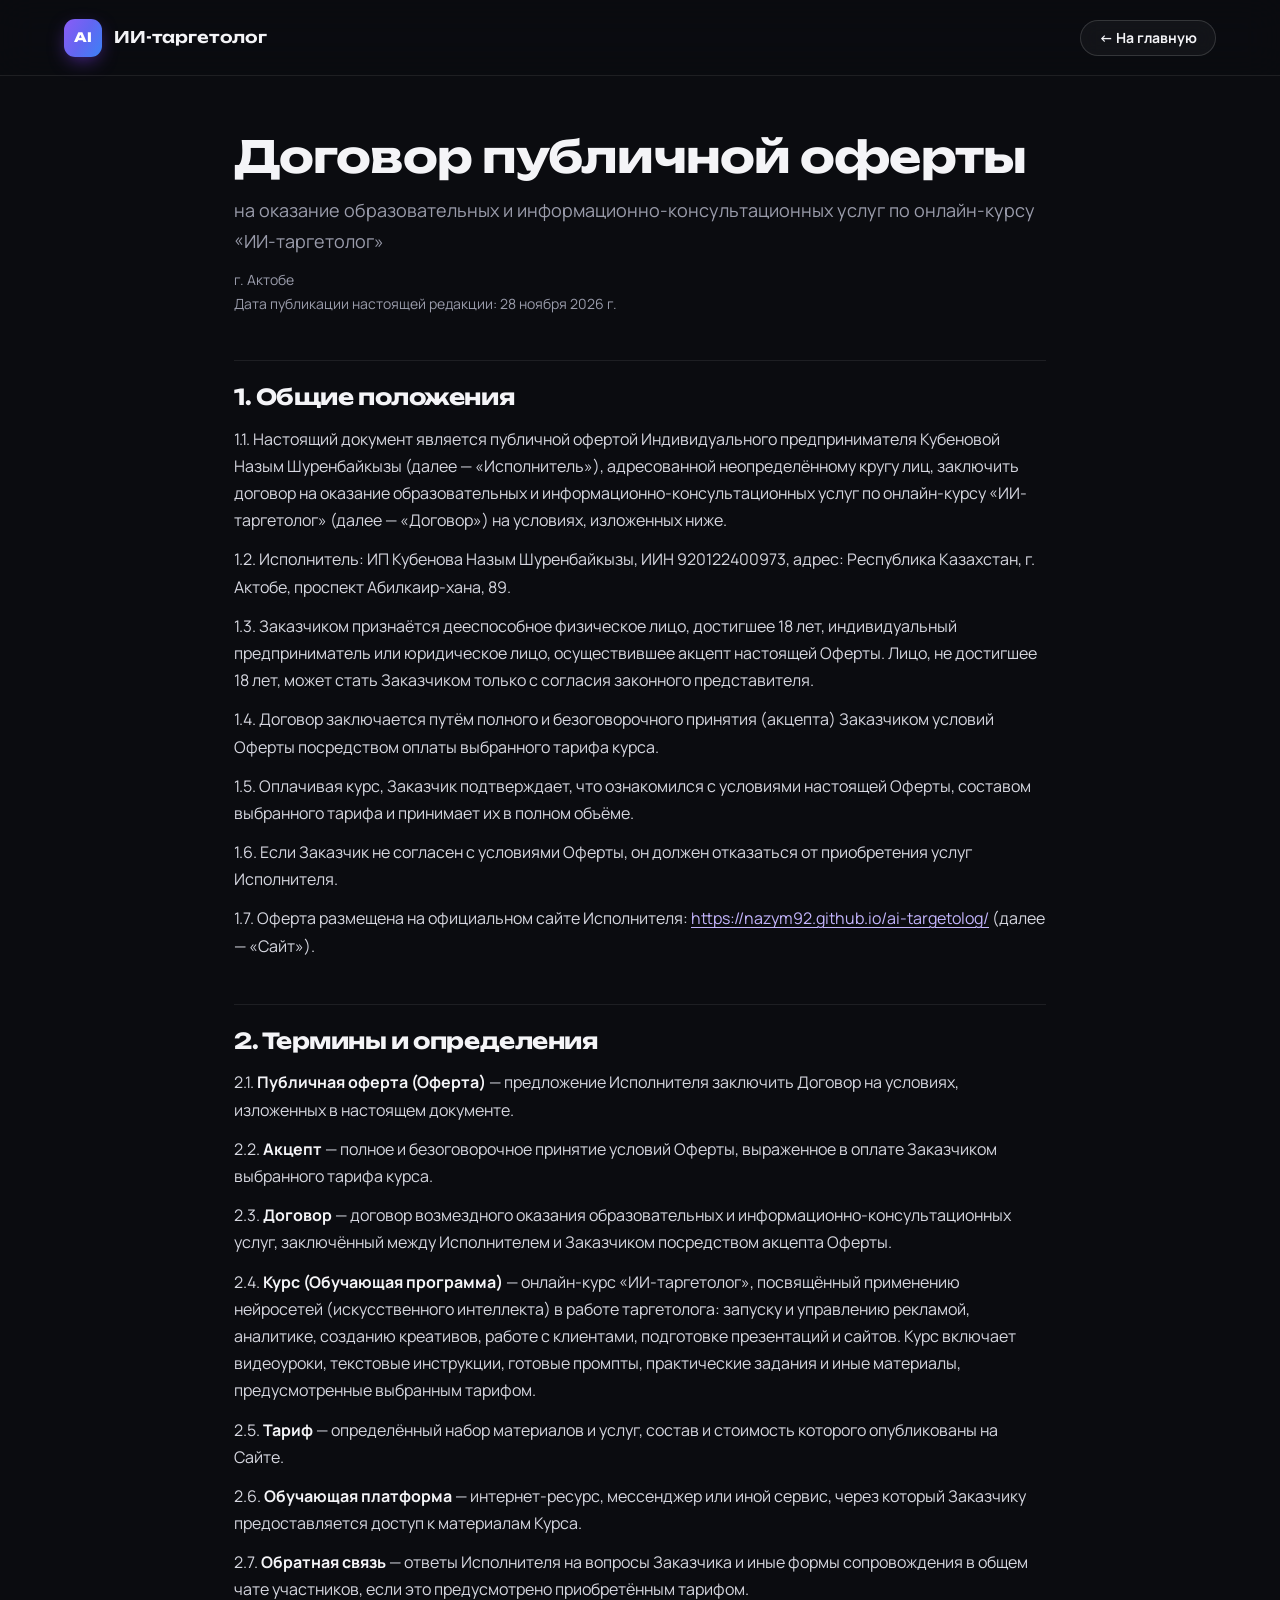
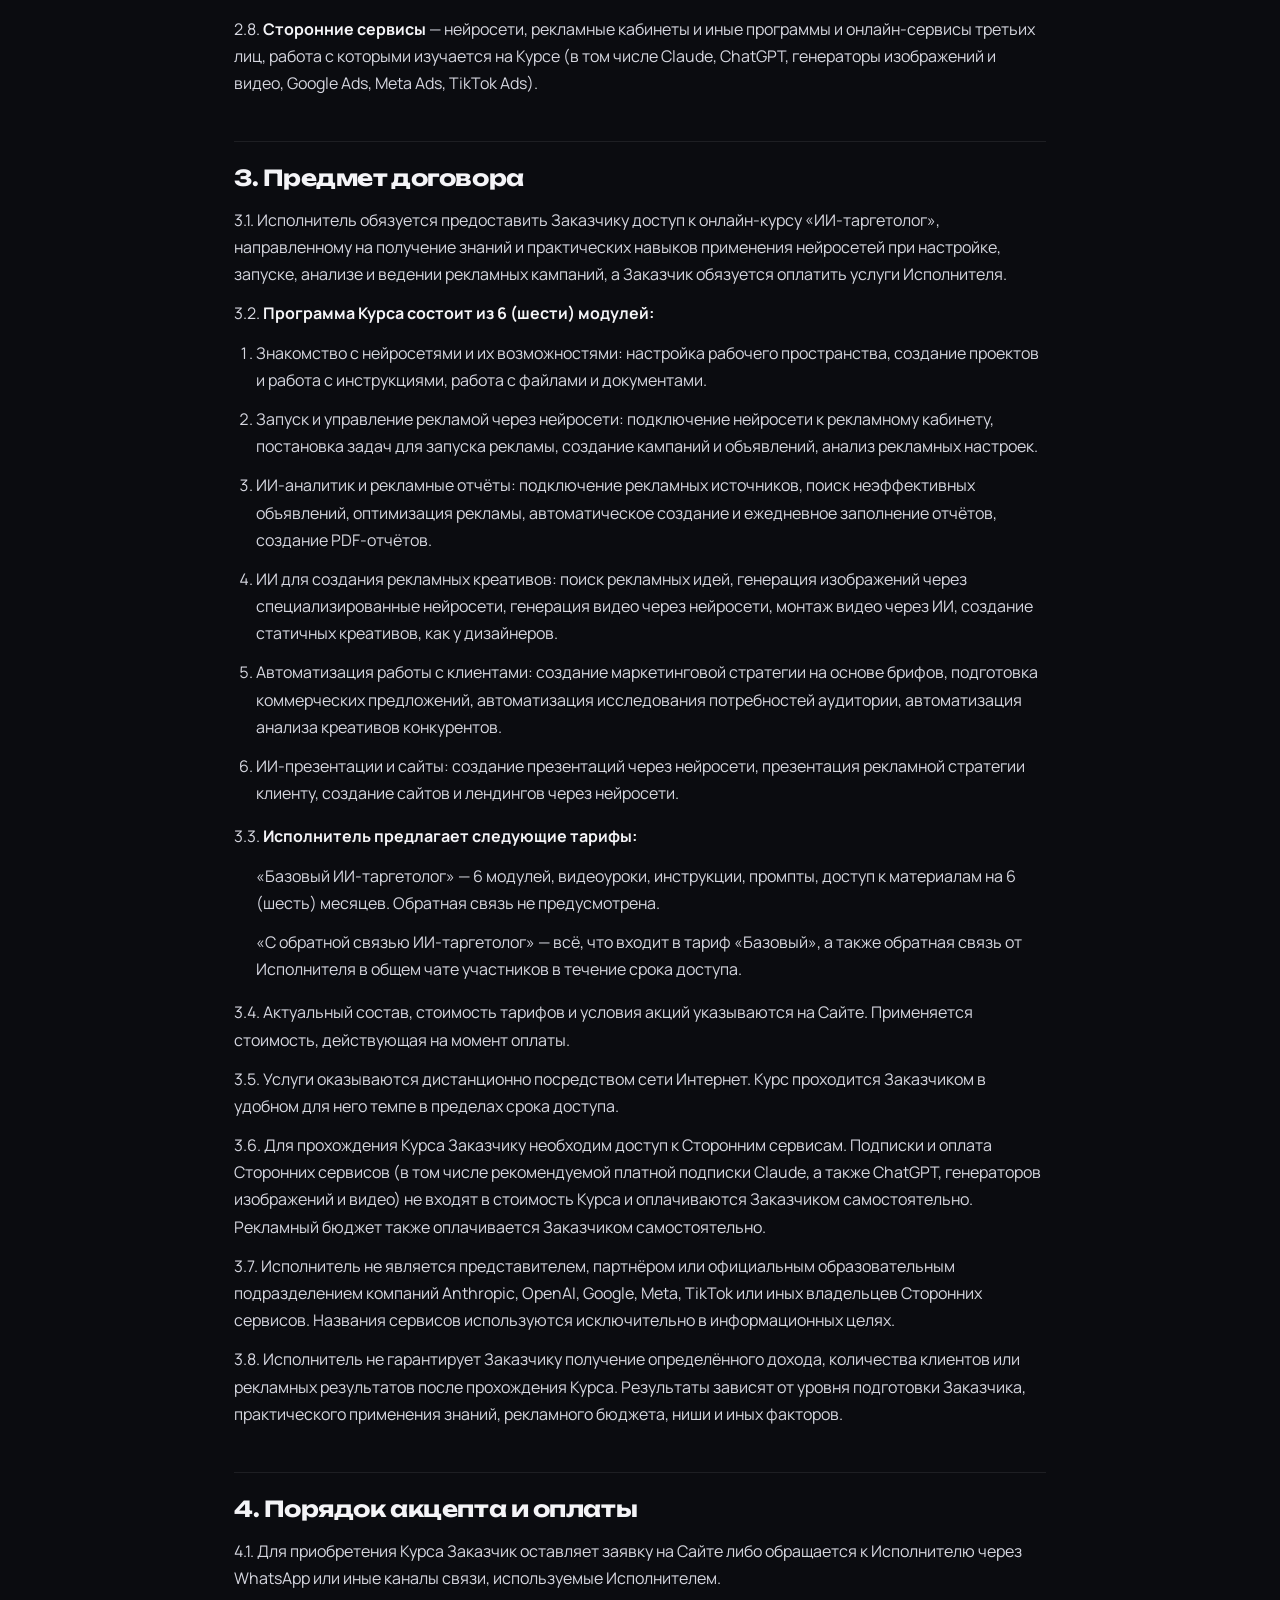
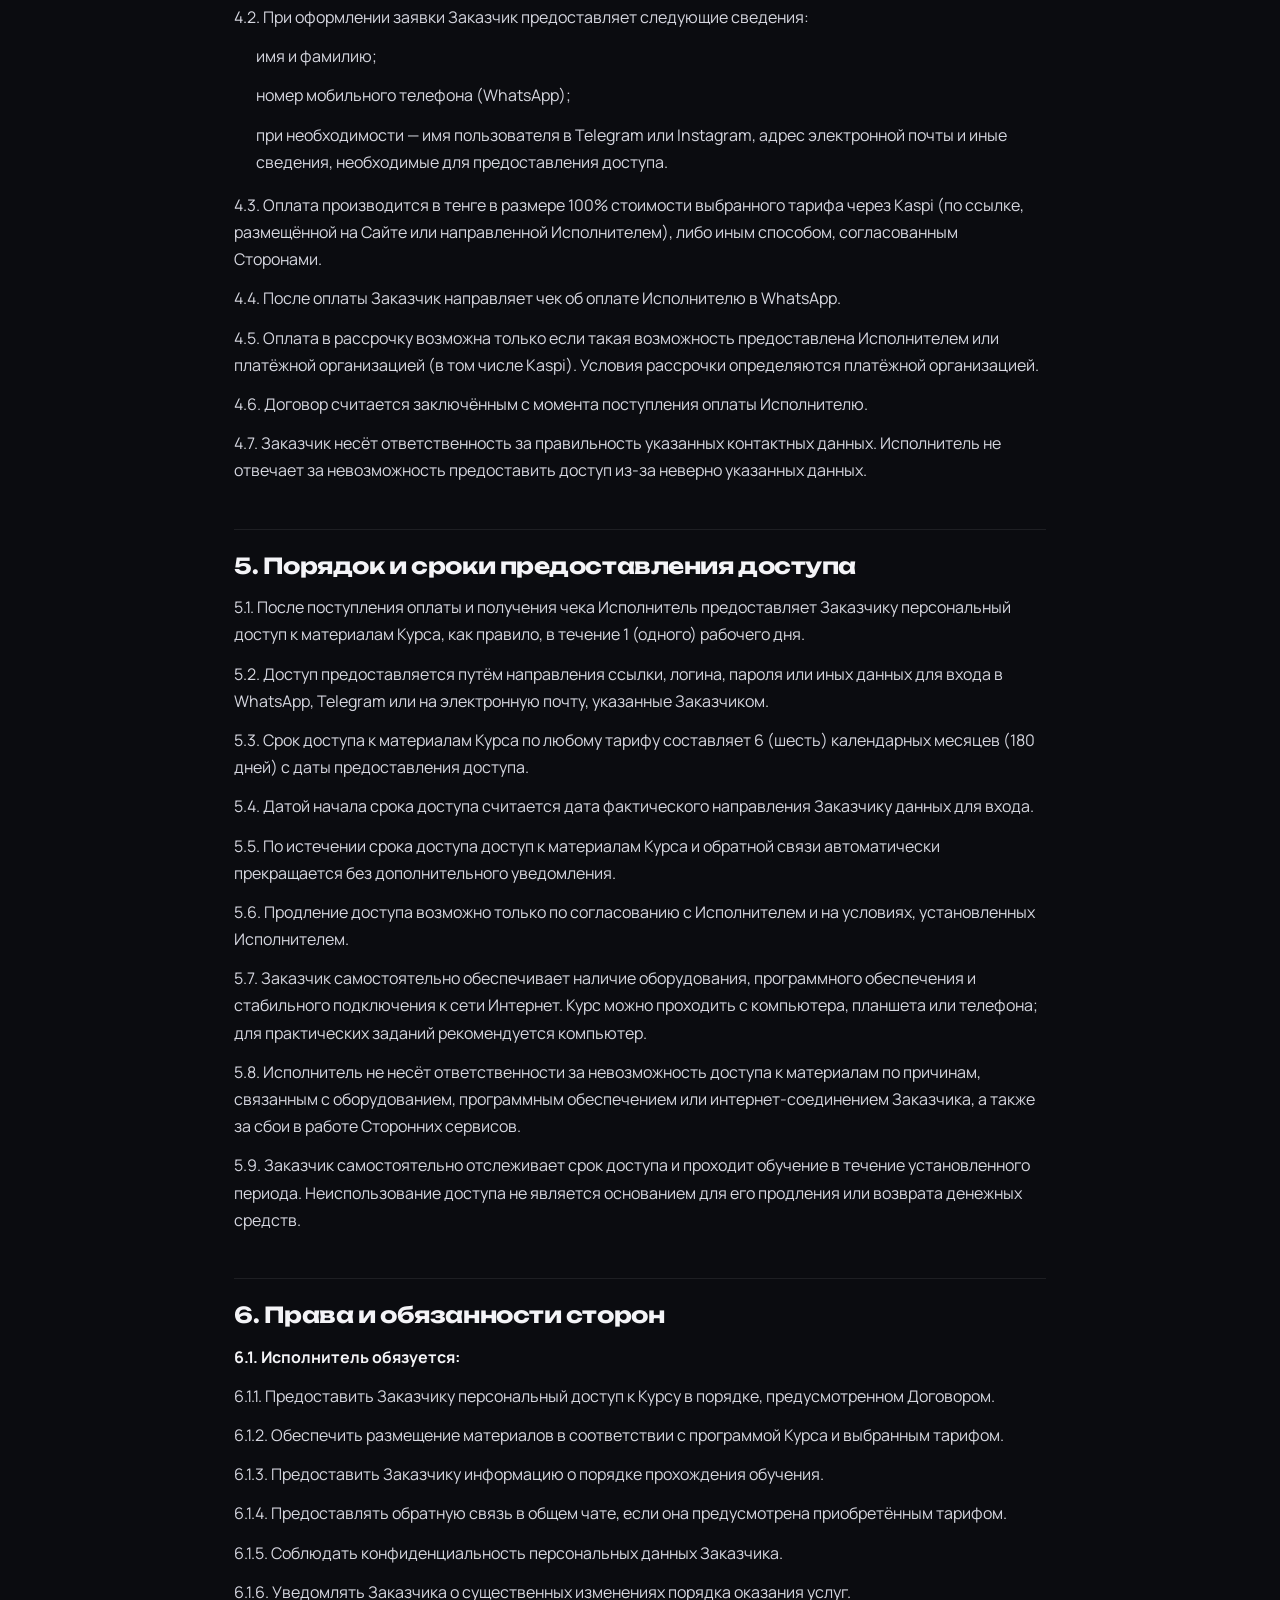
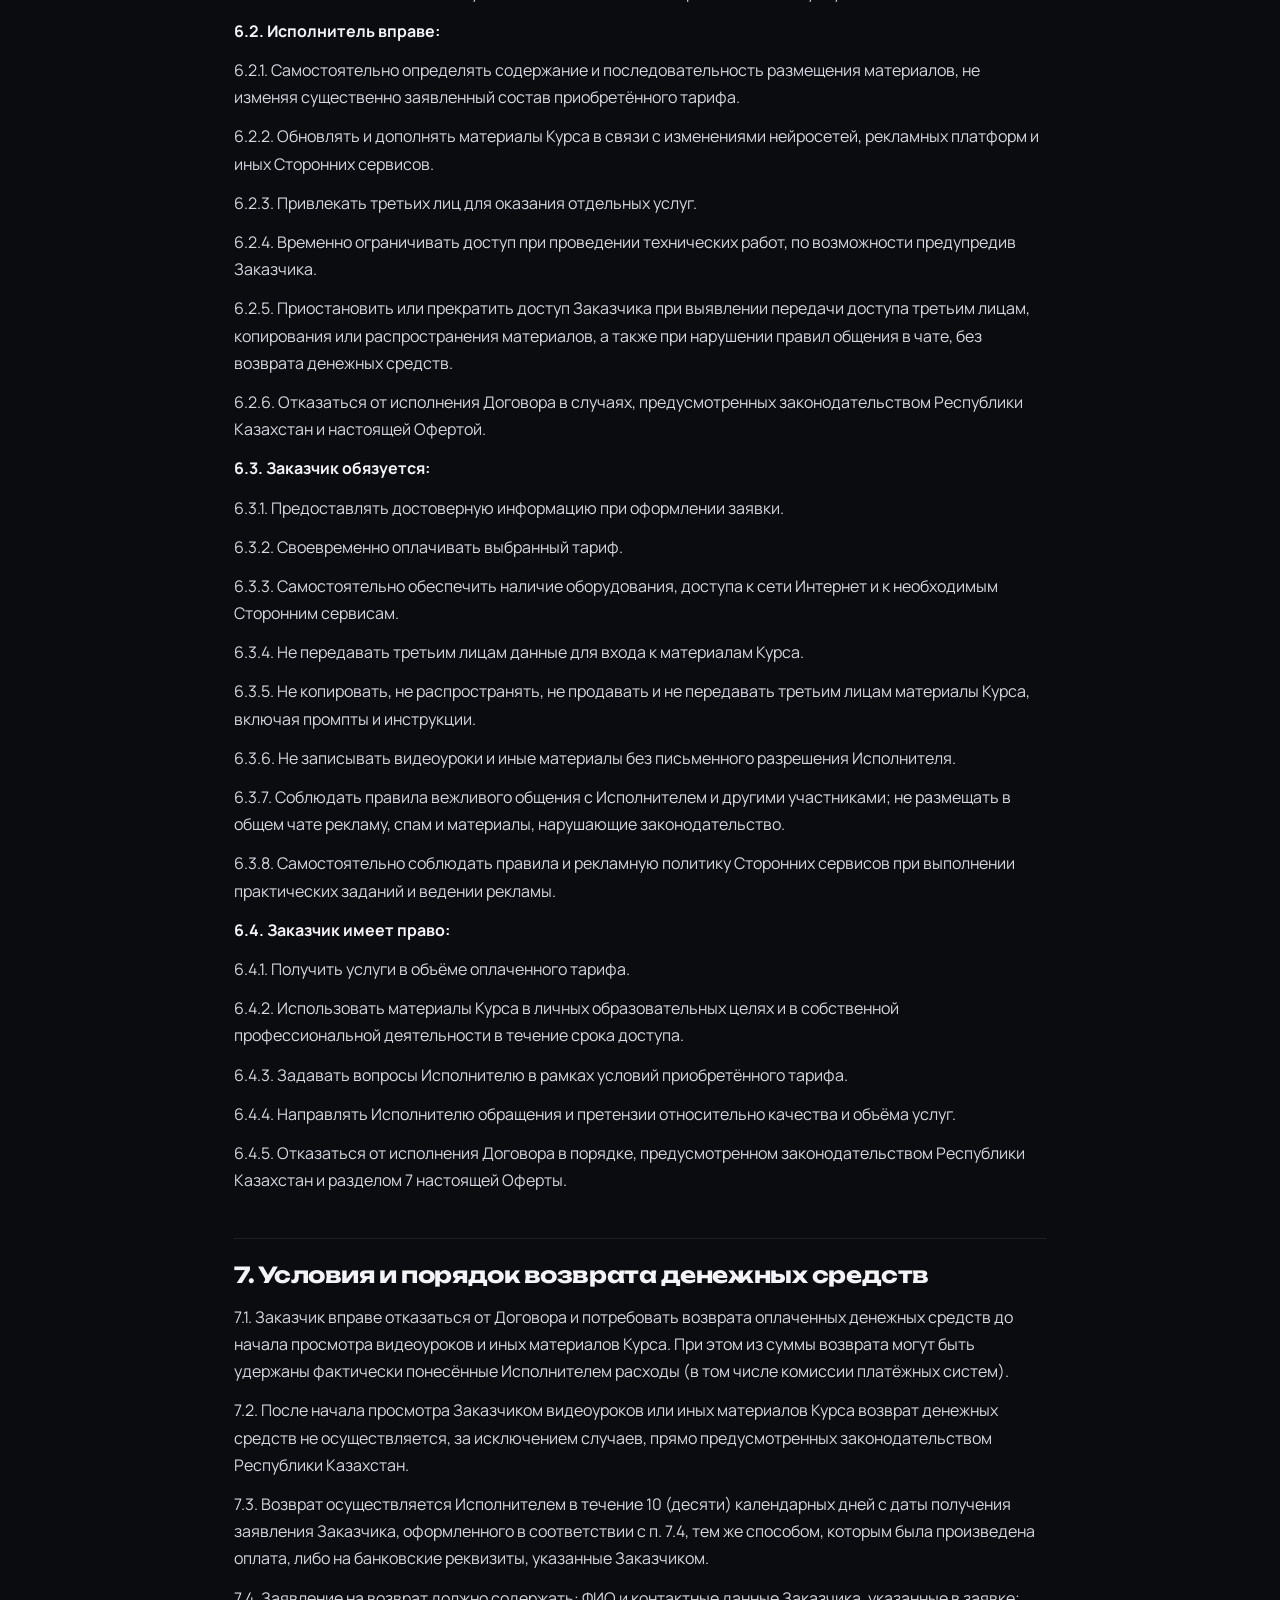
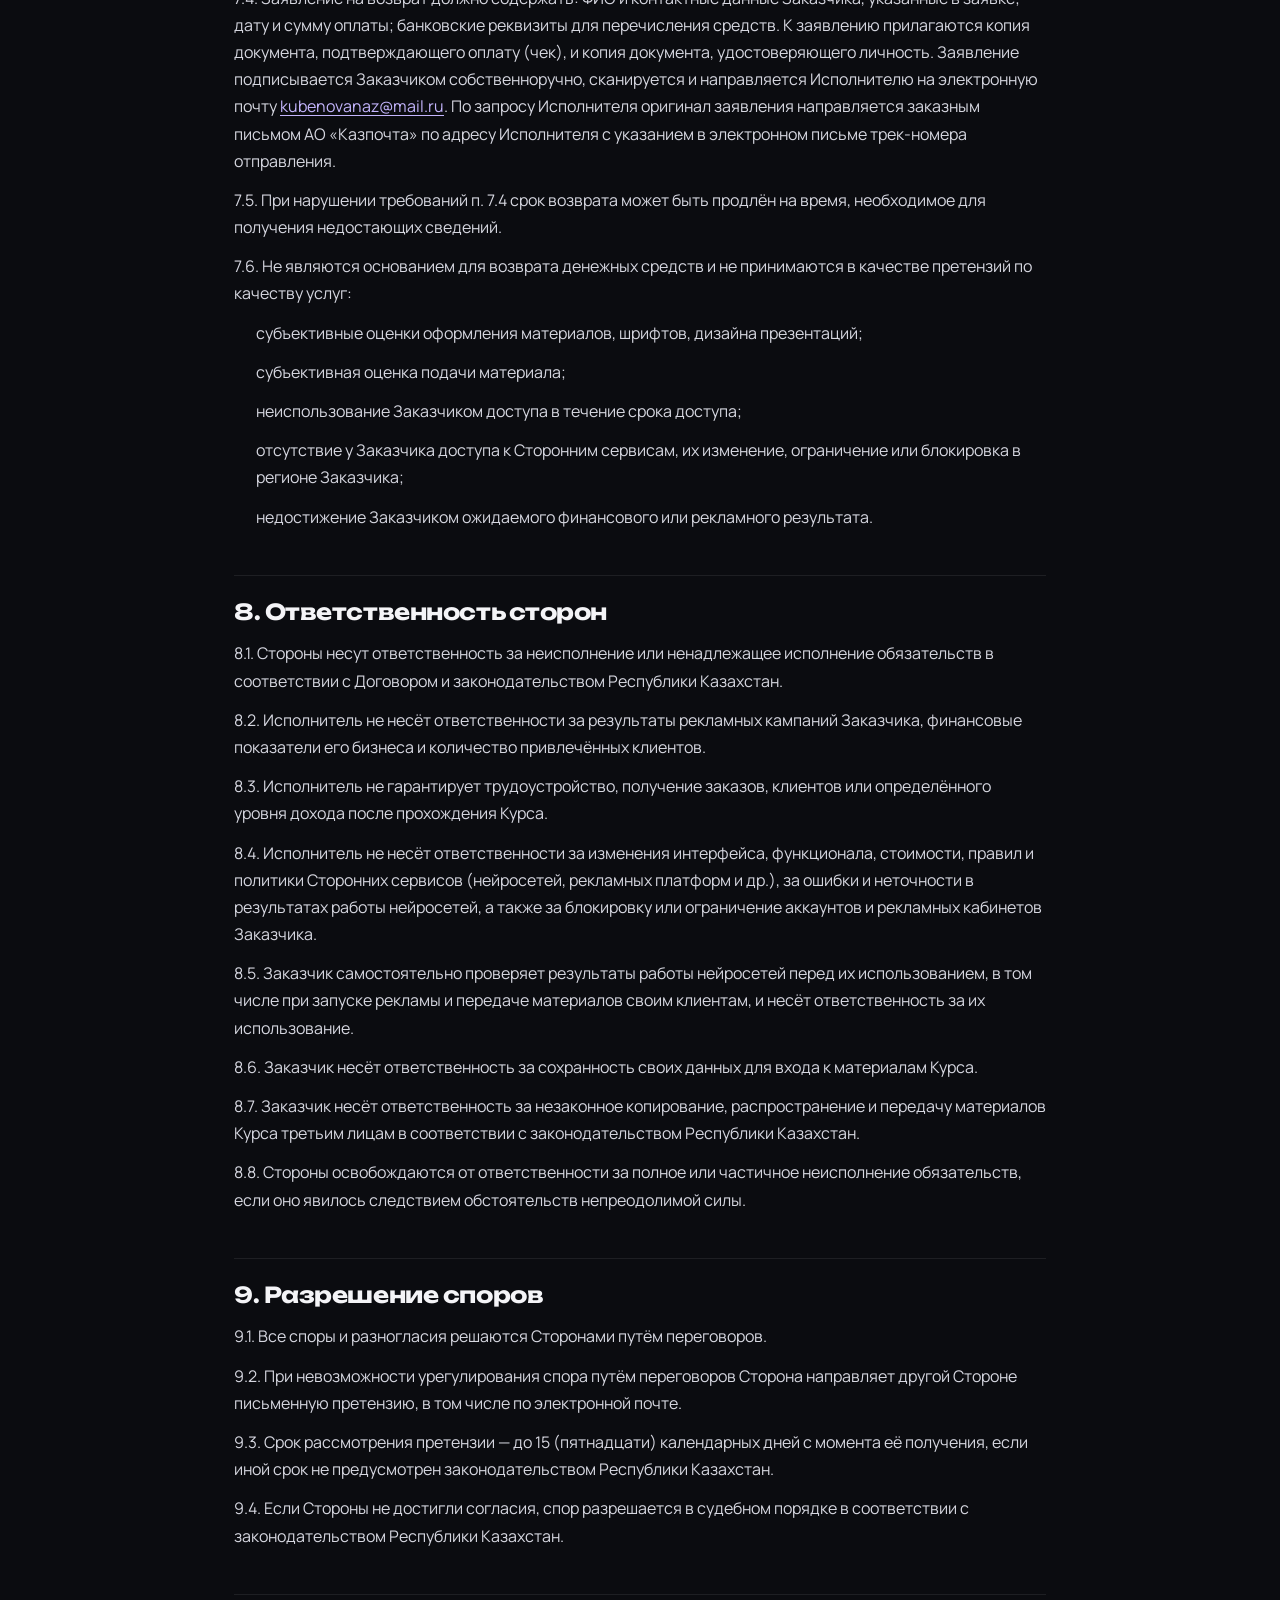
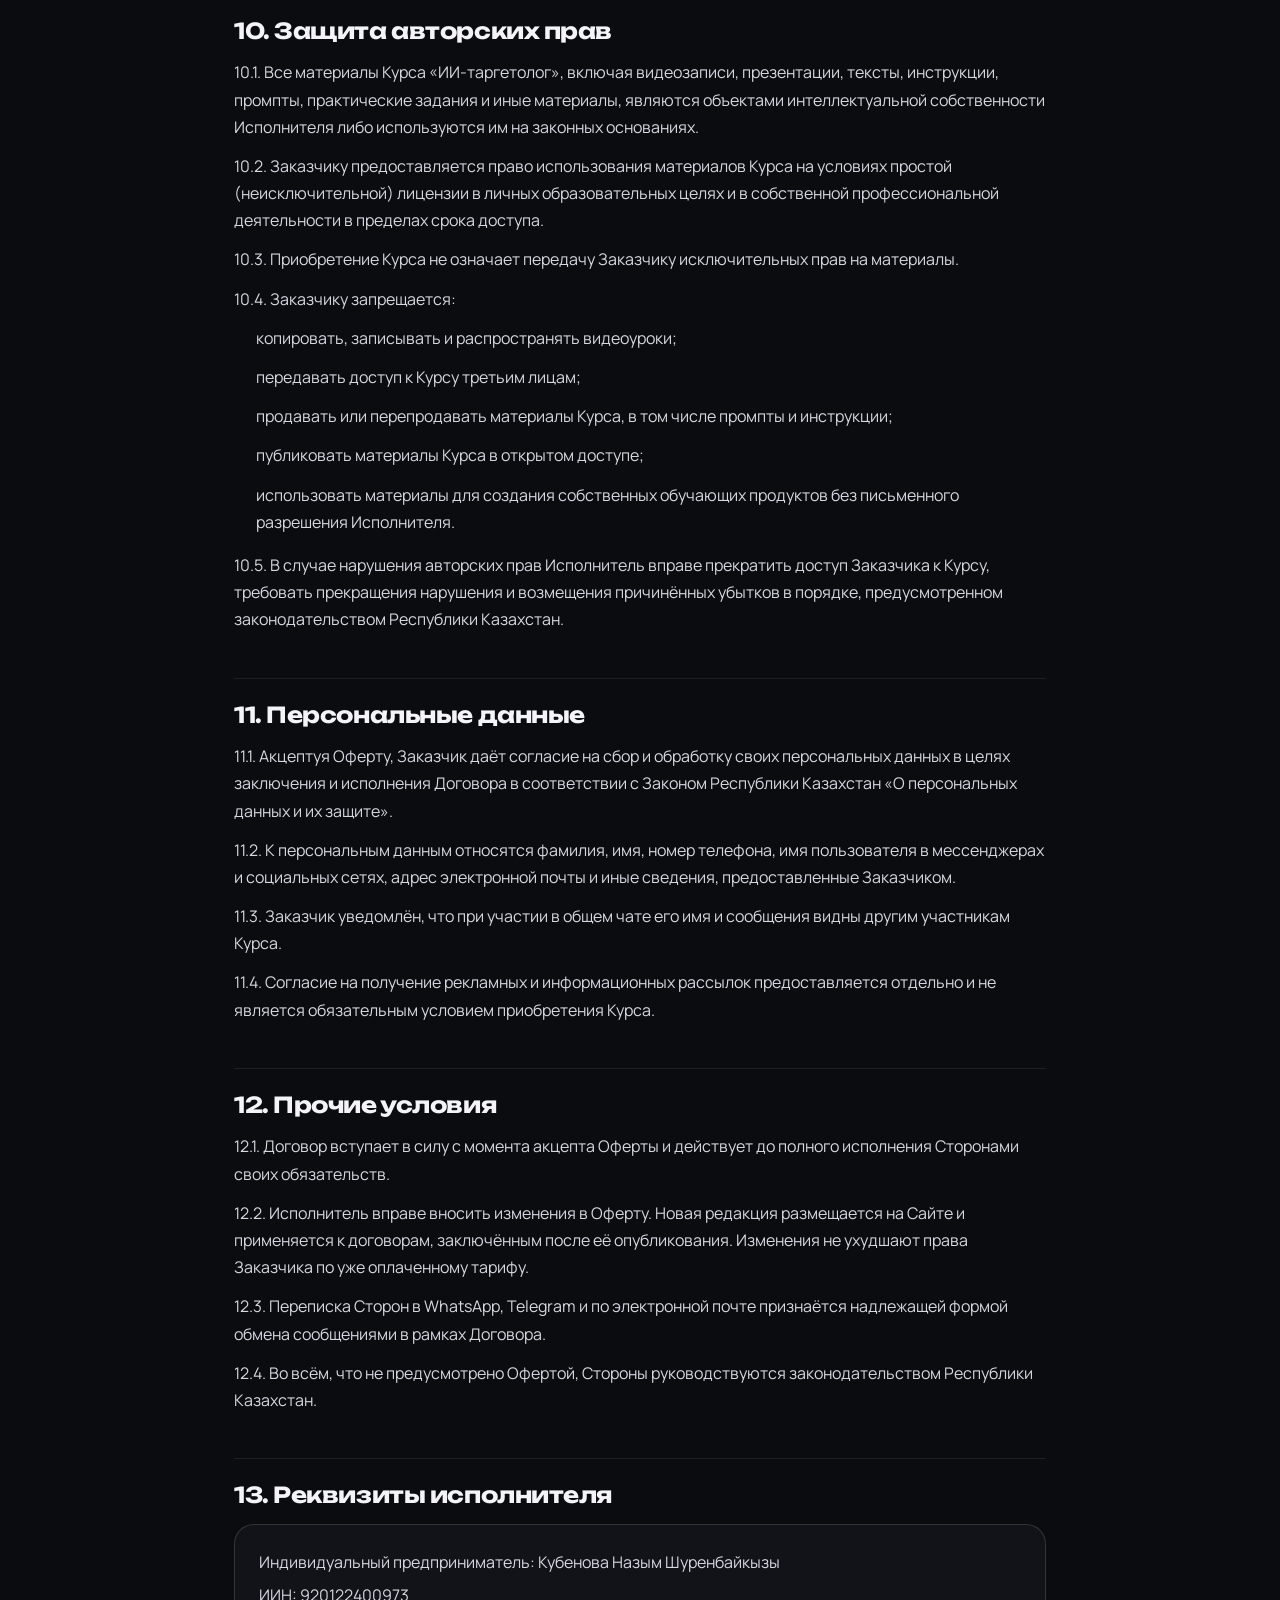
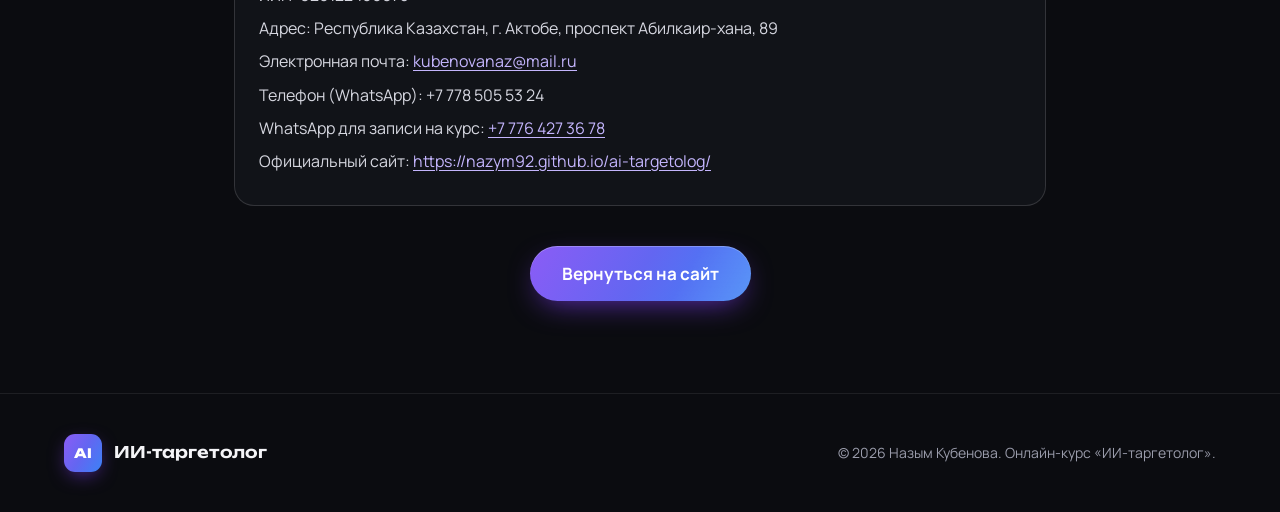
==== commit 0bc399a3: "Оферта: программа курса приведена к актуальной Co-Authored-By: Claude Opus 5.5 <noreply@anthropic.co" ====
--- a/oferta.html
+++ b/oferta.html
@@ -55,12 +55,12 @@
     <p>3.1. Исполнитель обязуется предоставить Заказчику доступ к онлайн-курсу «ИИ-таргетолог», направленному на получение знаний и практических навыков применения нейросетей при настройке, запуске, анализе и ведении рекламных кампаний, а Заказчик обязуется оплатить услуги Исполнителя.</p>
     <p>3.2. <strong>Программа Курса состоит из 6 (шести) модулей:</strong></p>
     <ol>
-      <li>Знакомство с нейросетями: настройка рабочего пространства, проекты и инструкции, работа с файлами, постановка задач ИИ.</li>
-      <li>Запуск и управление рекламой через ИИ: подключение к рекламному кабинету, создание кампаний и объявлений, анализ настроек, контроль действий ИИ и проверка ошибок.</li>
-      <li>ИИ-аналитик и отчёты: подключение рекламных кабинетов Google Ads, Meta Ads и TikTok Ads, поиск неэффективных объявлений, оптимизация, автоматические и ежедневные отчёты.</li>
-      <li>Креативы: поиск идей, генерация изображений и видео, монтаж видео, статичные креативы.</li>
-      <li>Работа с клиентами: стратегия на основе брифов, коммерческие предложения, документы и таблицы.</li>
-      <li>Презентации и сайты: презентации, презентация стратегии клиенту, сайты и лендинги.</li>
+      <li>Знакомство с нейросетями и их возможностями: настройка рабочего пространства, создание проектов и работа с инструкциями, работа с файлами и документами.</li>
+      <li>Запуск и управление рекламой через нейросети: подключение нейросети к рекламному кабинету, постановка задач для запуска рекламы, создание кампаний и объявлений, анализ рекламных настроек.</li>
+      <li>ИИ-аналитик и рекламные отчёты: подключение рекламных источников, поиск неэффективных объявлений, оптимизация рекламы, автоматическое создание и ежедневное заполнение отчётов, создание PDF-отчётов.</li>
+      <li>ИИ для создания рекламных креативов: поиск рекламных идей, генерация изображений через специализированные нейросети, генерация видео через нейросети, монтаж видео через ИИ, создание статичных креативов, как у дизайнеров.</li>
+      <li>Автоматизация работы с клиентами: создание маркетинговой стратегии на основе брифов, подготовка коммерческих предложений, автоматизация исследования потребностей аудитории, автоматизация анализа креативов конкурентов.</li>
+      <li>ИИ-презентации и сайты: создание презентаций через нейросети, презентация рекламной стратегии клиенту, создание сайтов и лендингов через нейросети.</li>
     </ol>
     <p>3.3. <strong>Исполнитель предлагает следующие тарифы:</strong></p>
     <ul>
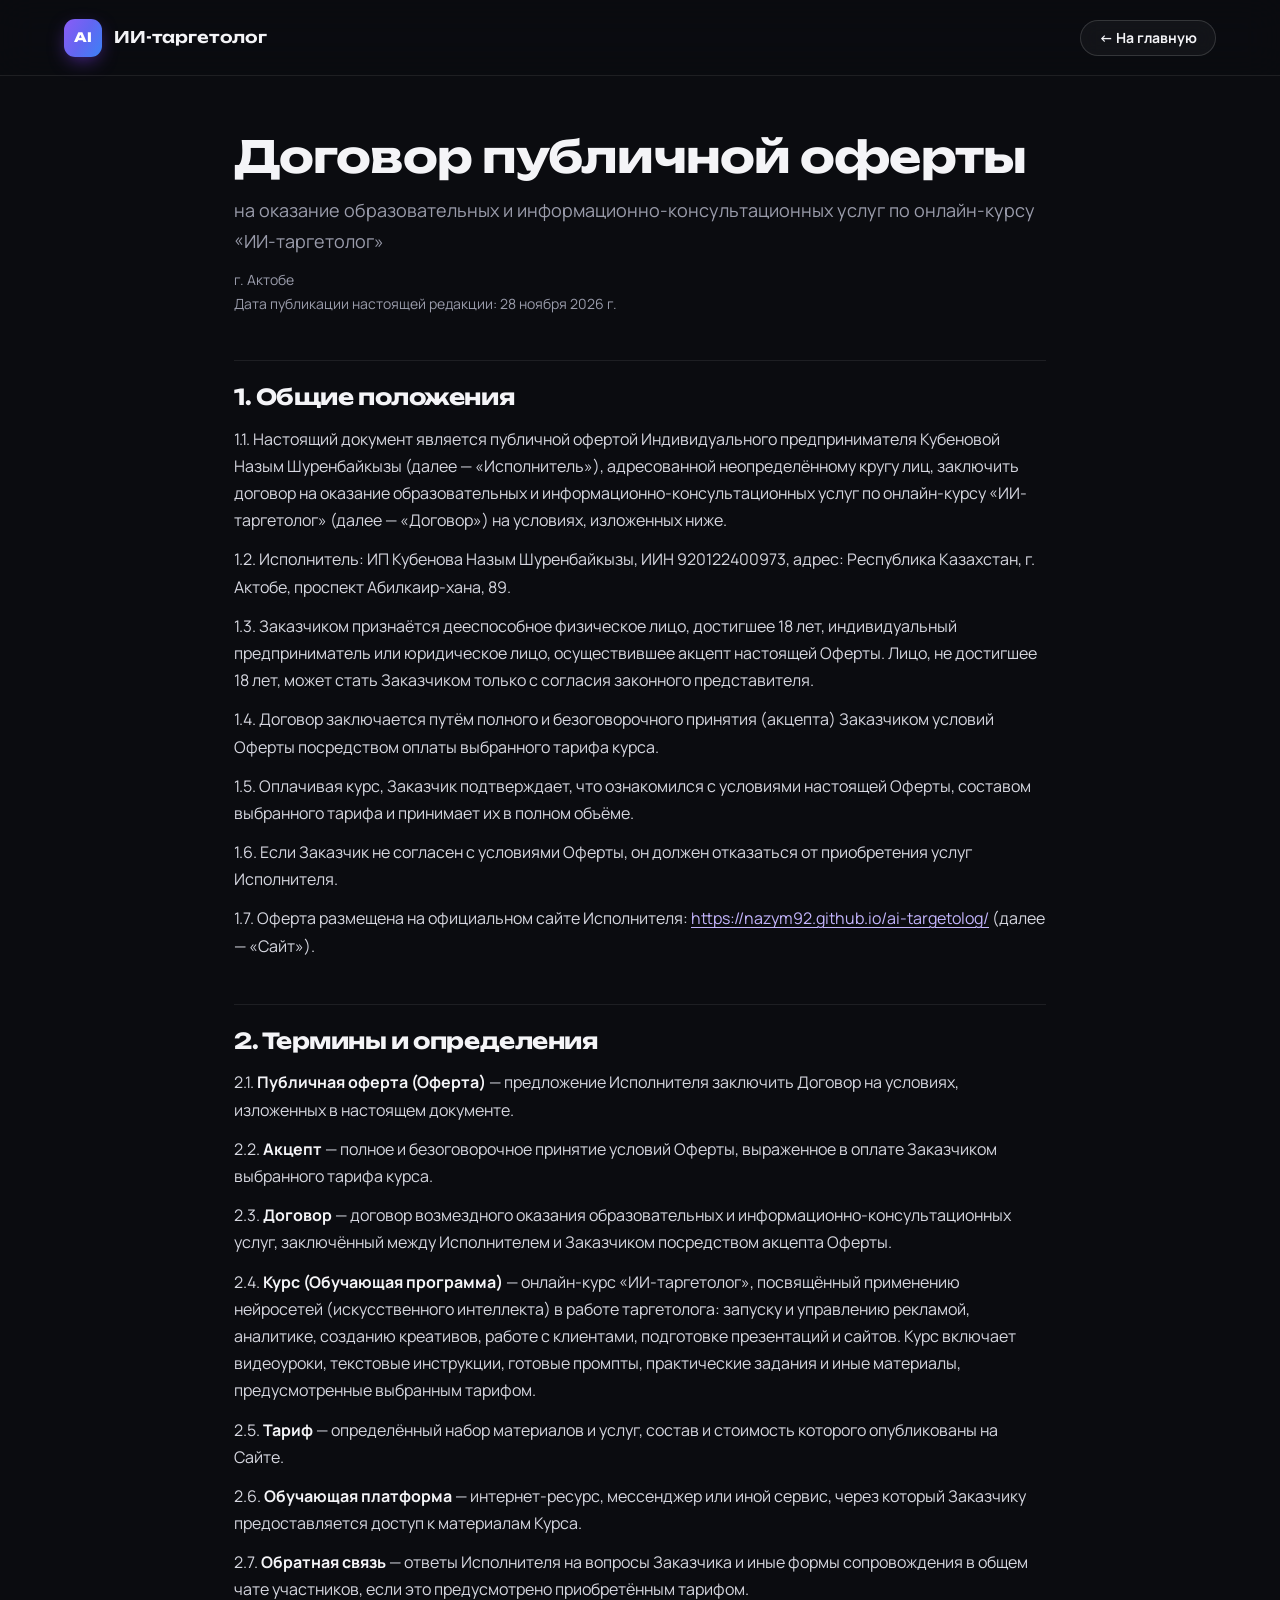
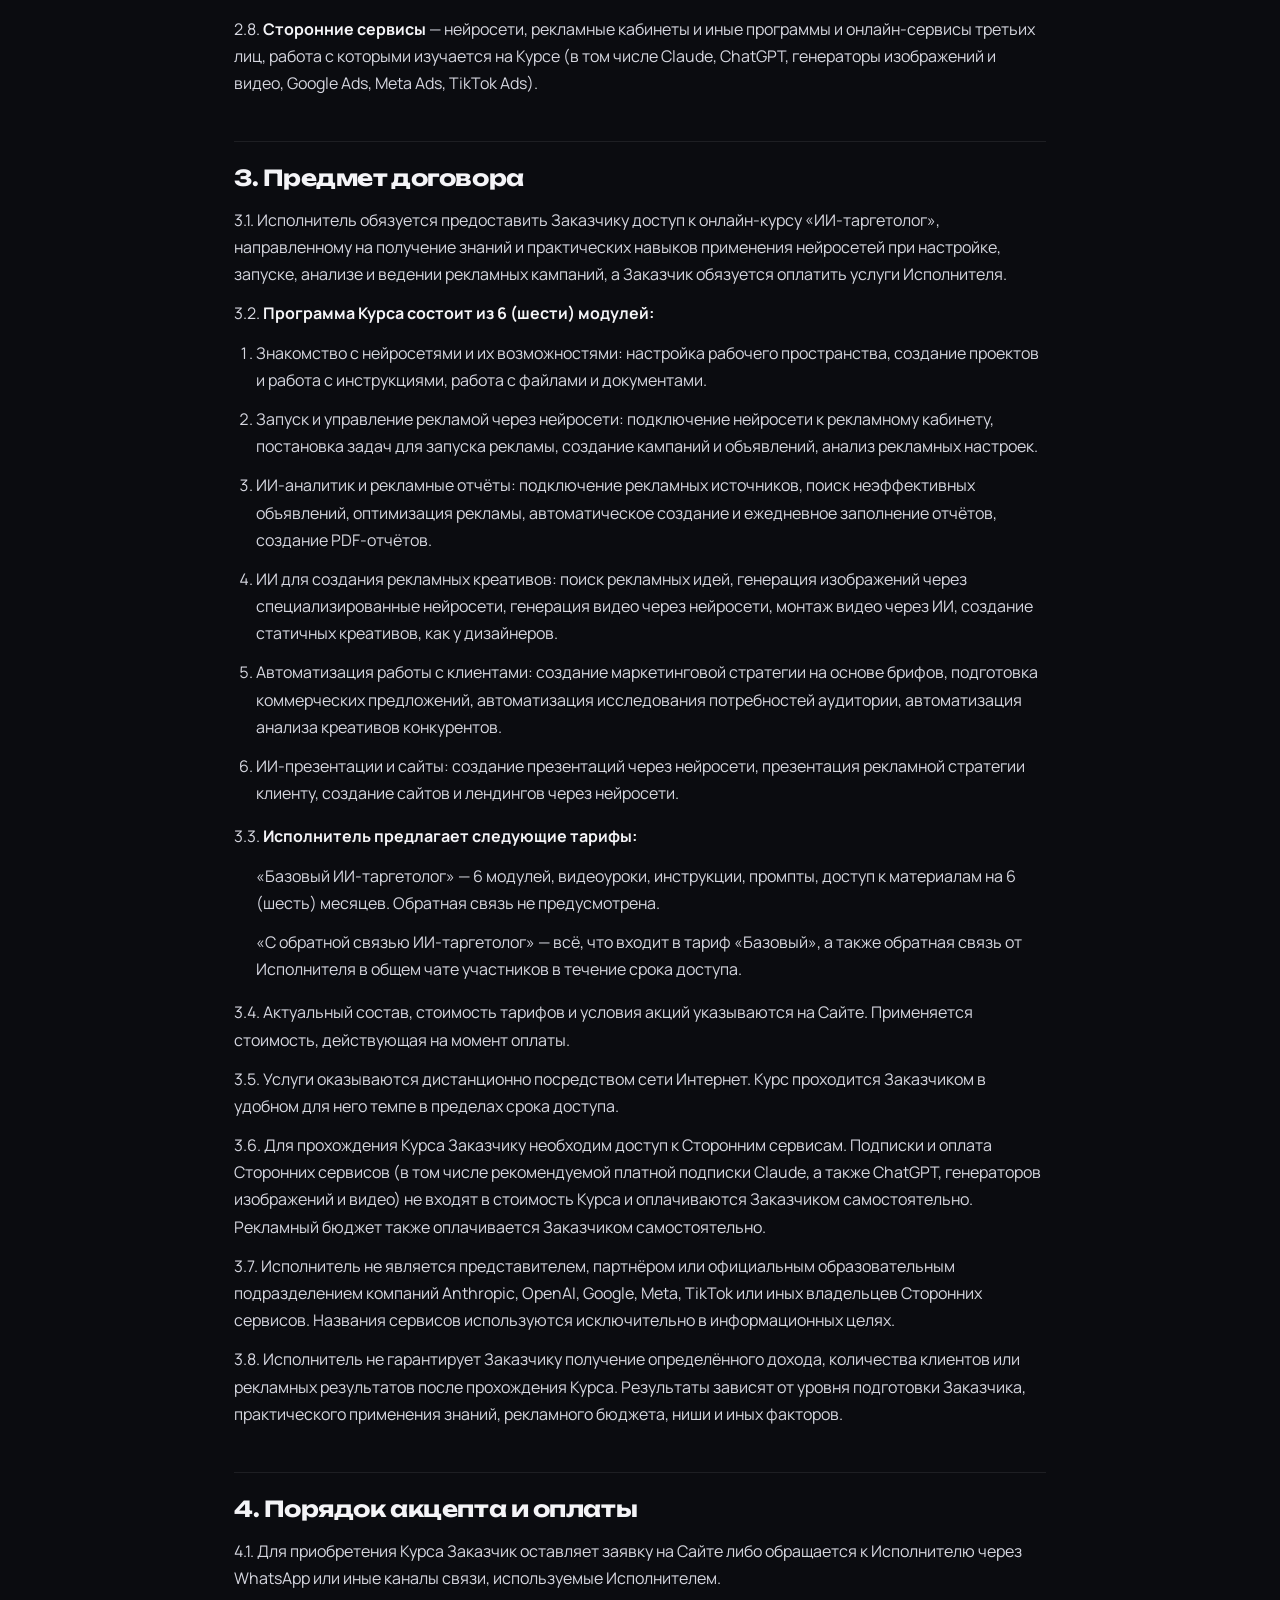
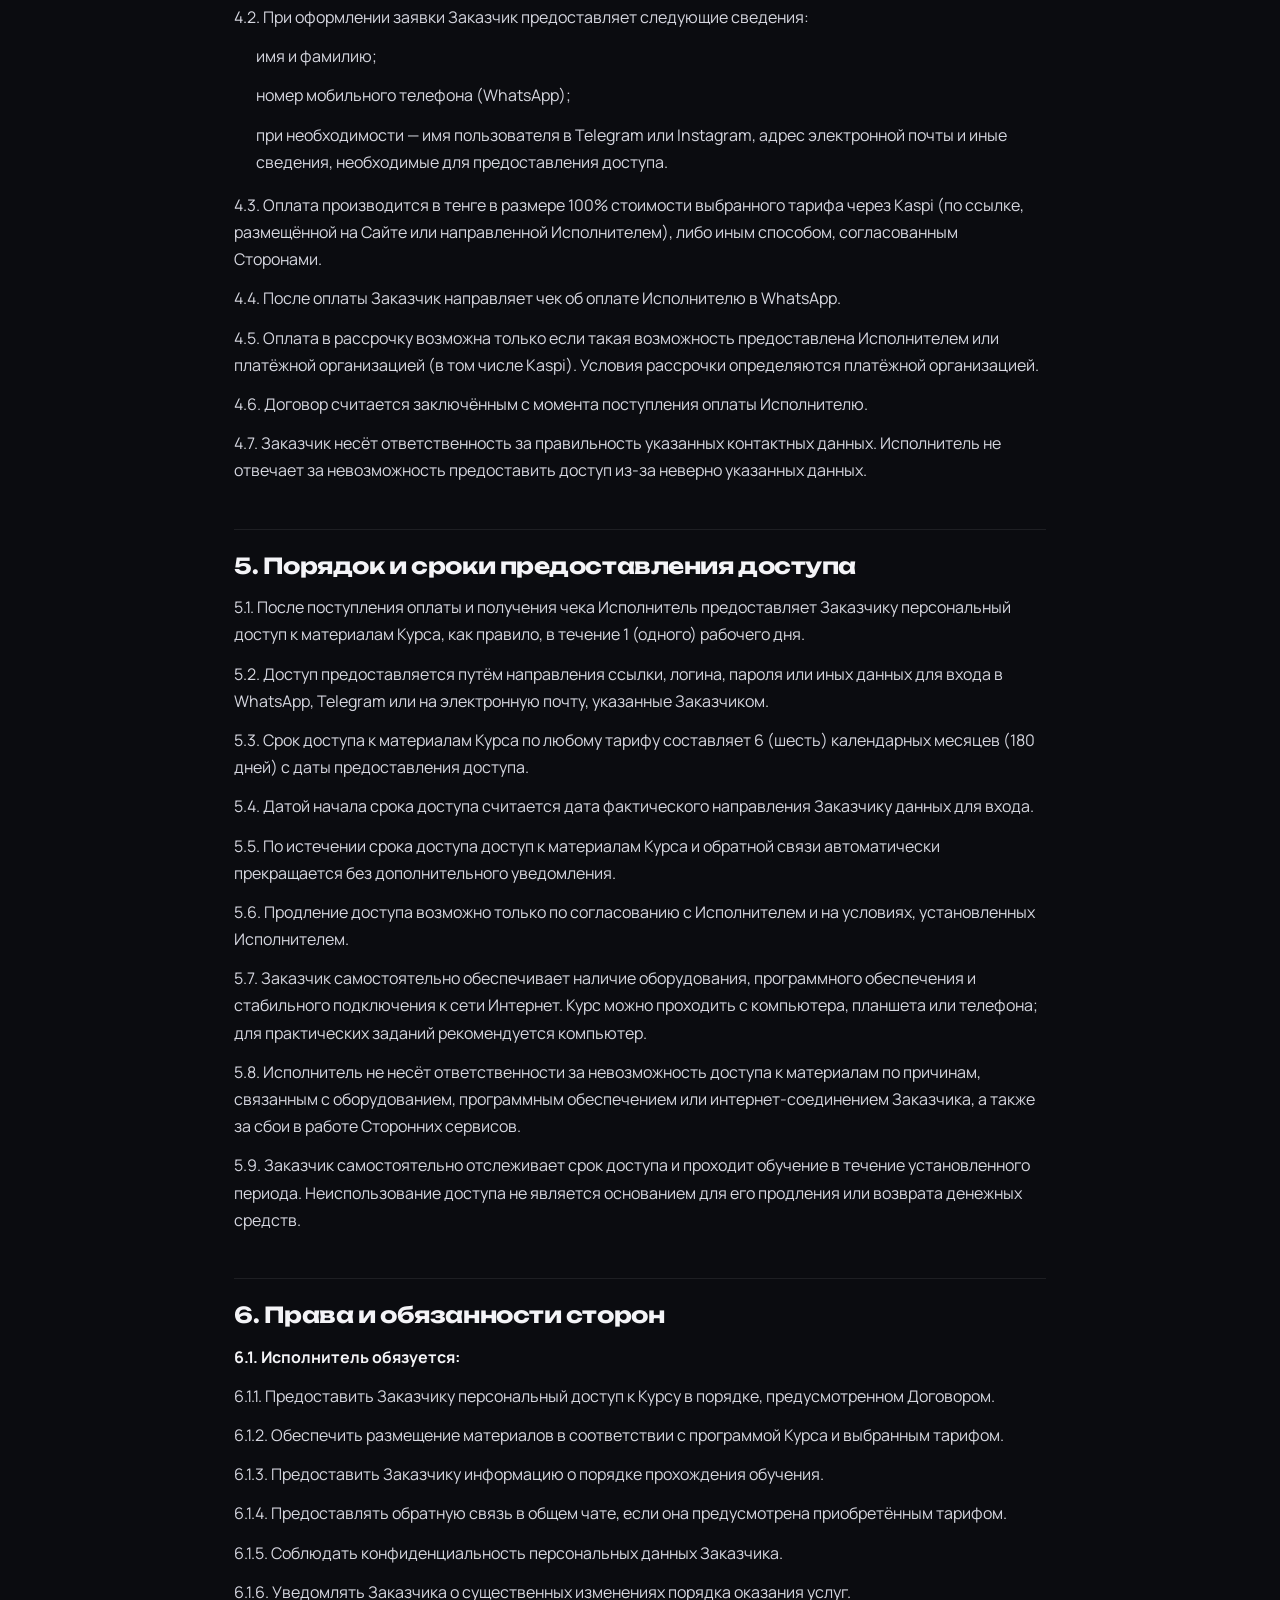
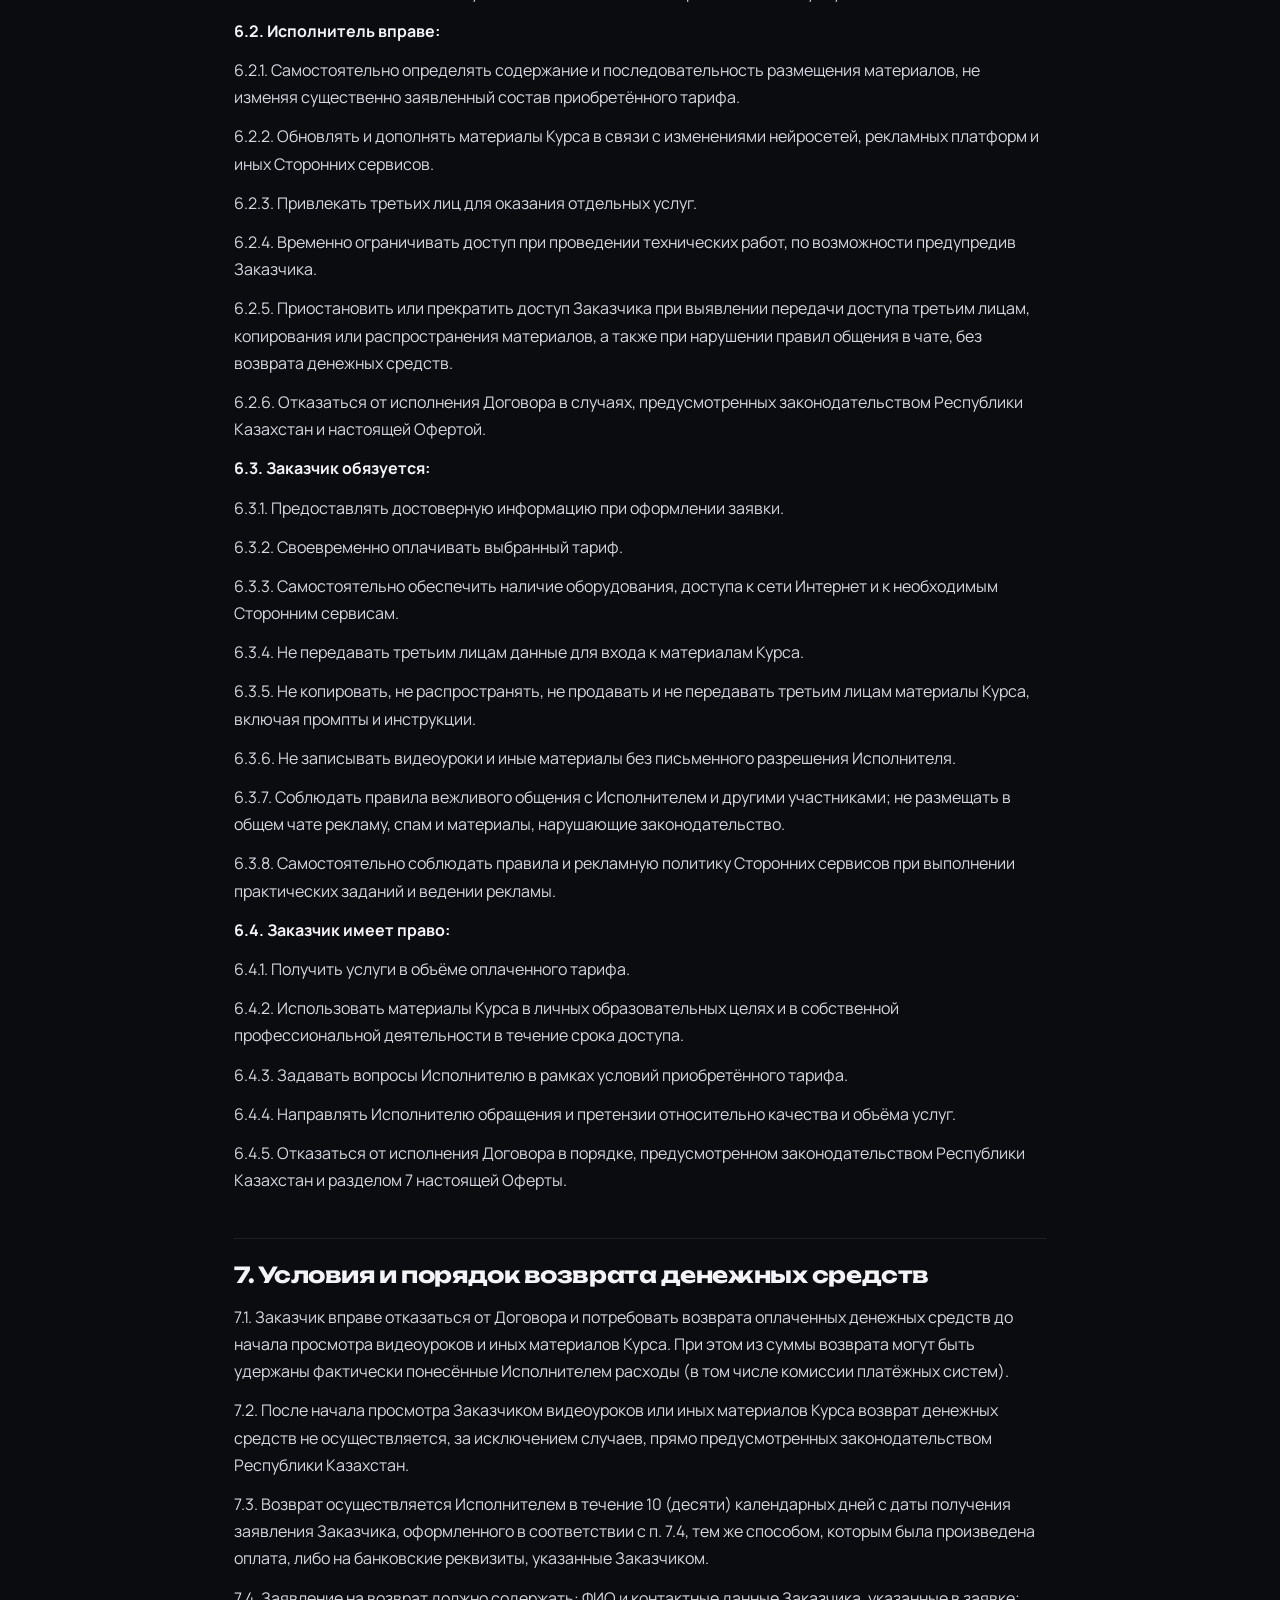
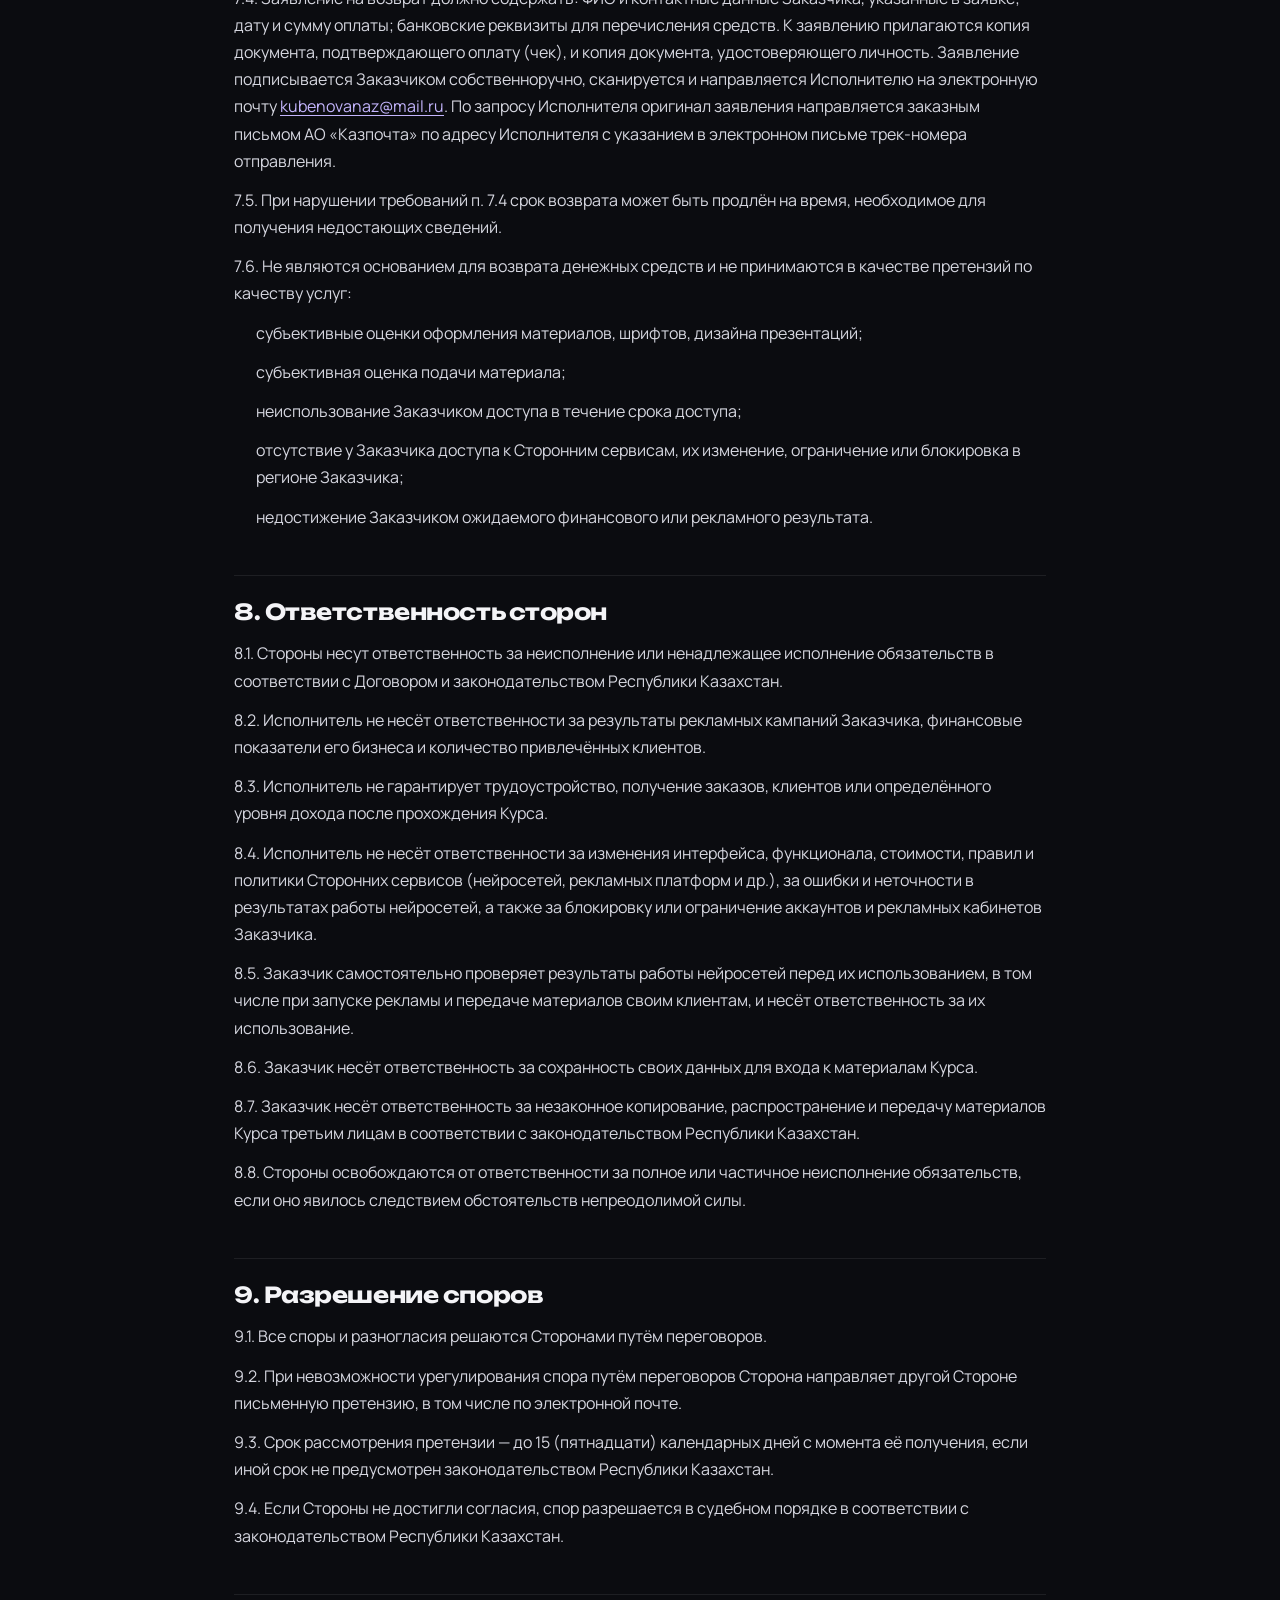
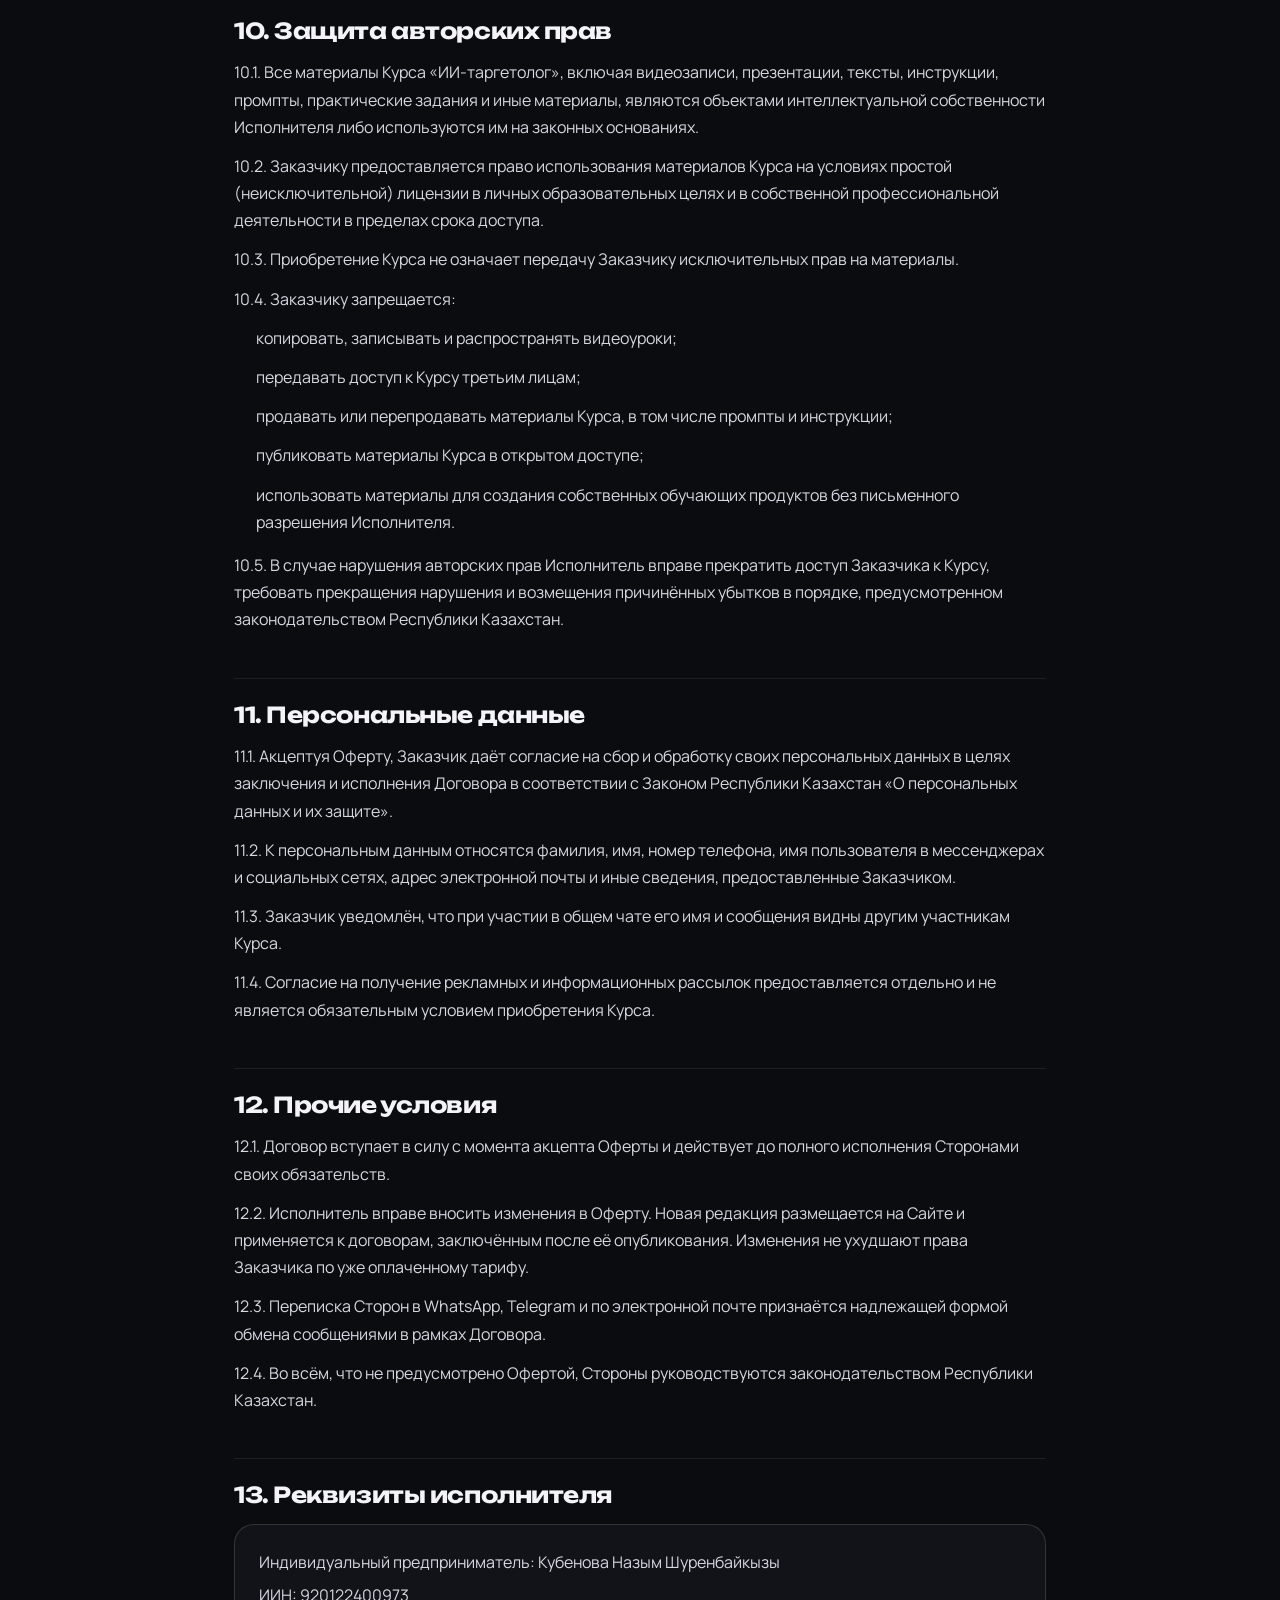
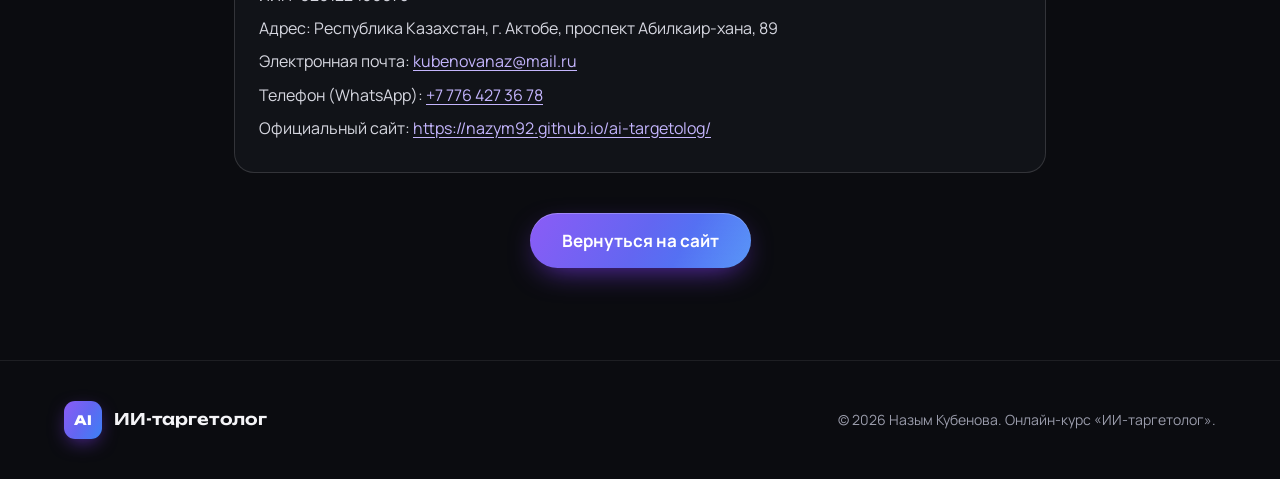
==== commit 6c9c4e76: "Оферта: один номер телефона Co-Authored-By: Claude Opus 5.5 <noreply@anthropic.com>" ====
--- a/oferta.html
+++ b/oferta.html
@@ -192,8 +192,7 @@
       <p>ИИН: 920122400973</p>
       <p>Адрес: Республика Казахстан, г. Актобе, проспект Абилкаир-хана, 89</p>
       <p>Электронная почта: <a href="mailto:kubenovanaz@mail.ru">kubenovanaz@mail.ru</a></p>
-      <p>Телефон (WhatsApp): +7 778 505 53 24</p>
-      <p>WhatsApp для записи на курс: <a href="https://wa.me/77764273678">+7 776 427 36 78</a></p>
+      <p>Телефон (WhatsApp): <a href="https://wa.me/77764273678">+7 776 427 36 78</a></p>
       <p>Официальный сайт: <a href="https://nazym92.github.io/ai-targetolog/">https://nazym92.github.io/ai-targetolog/</a></p>
     </div>
 
